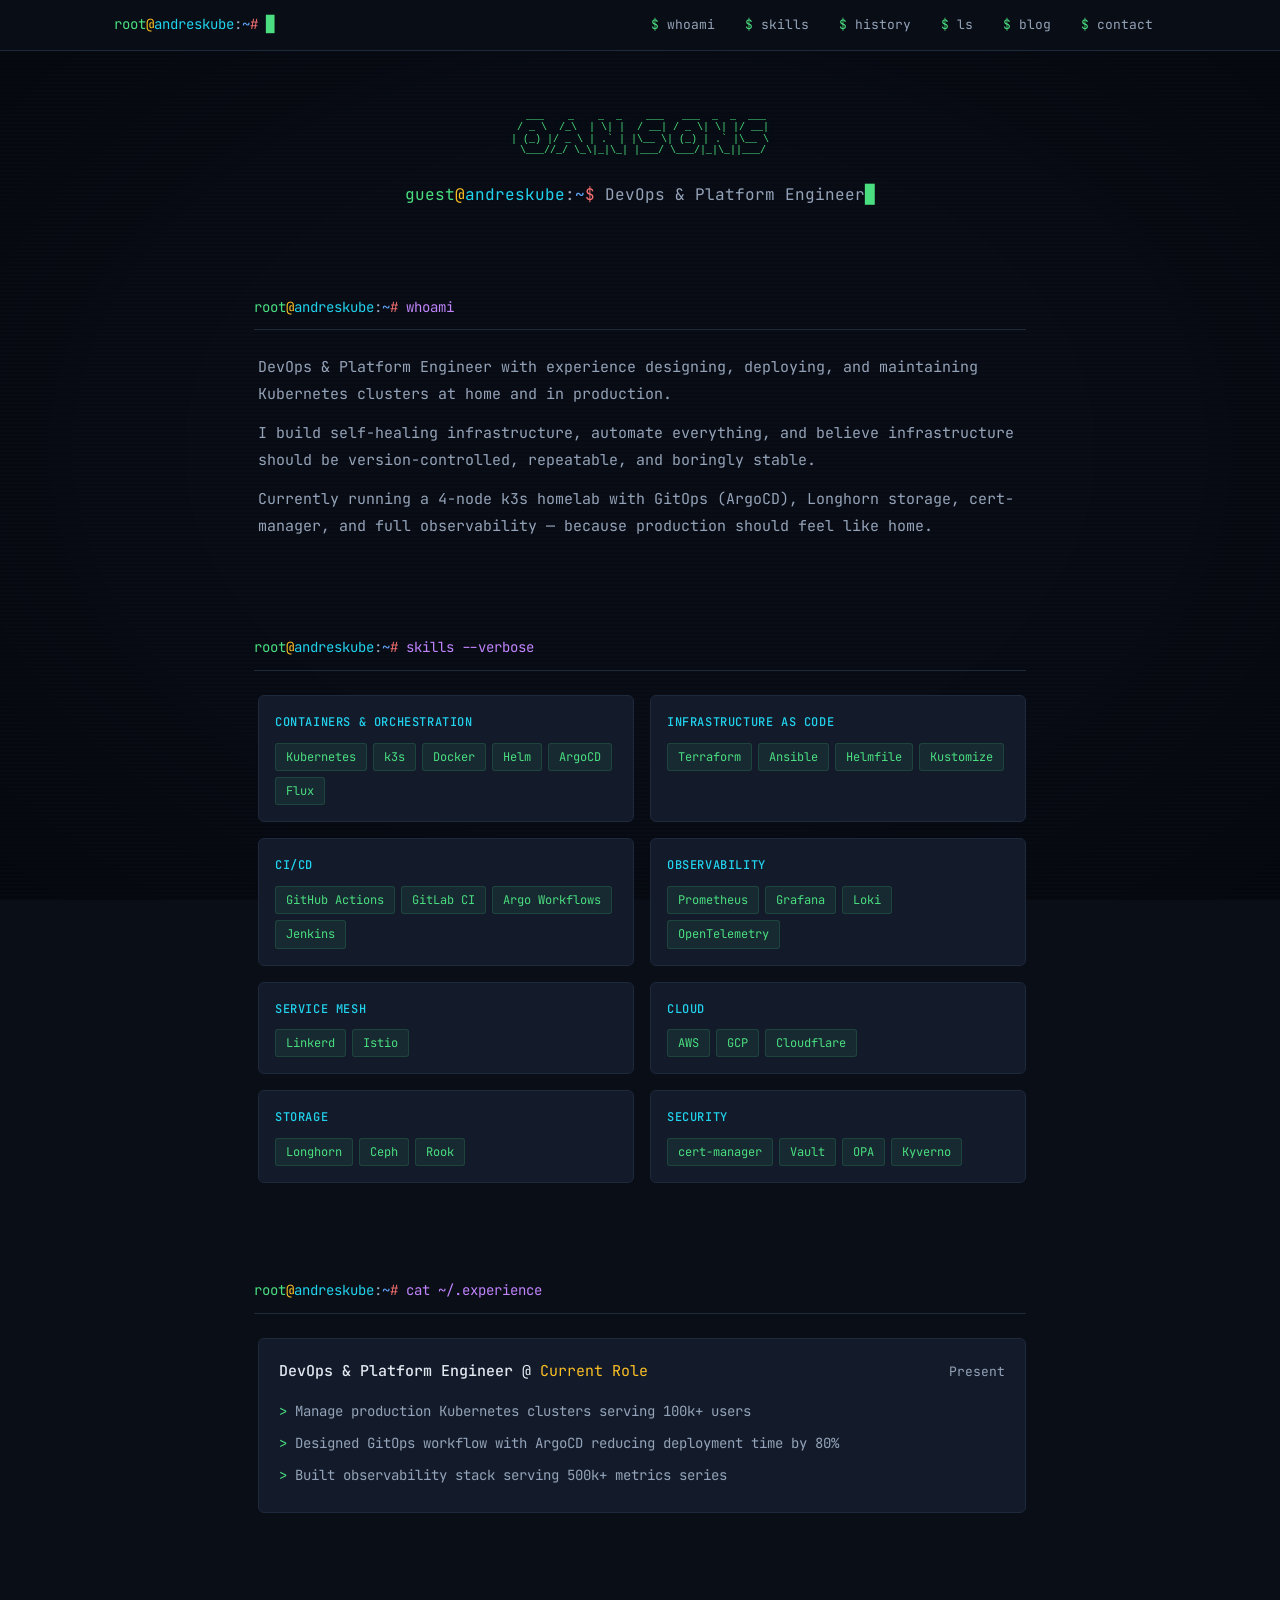
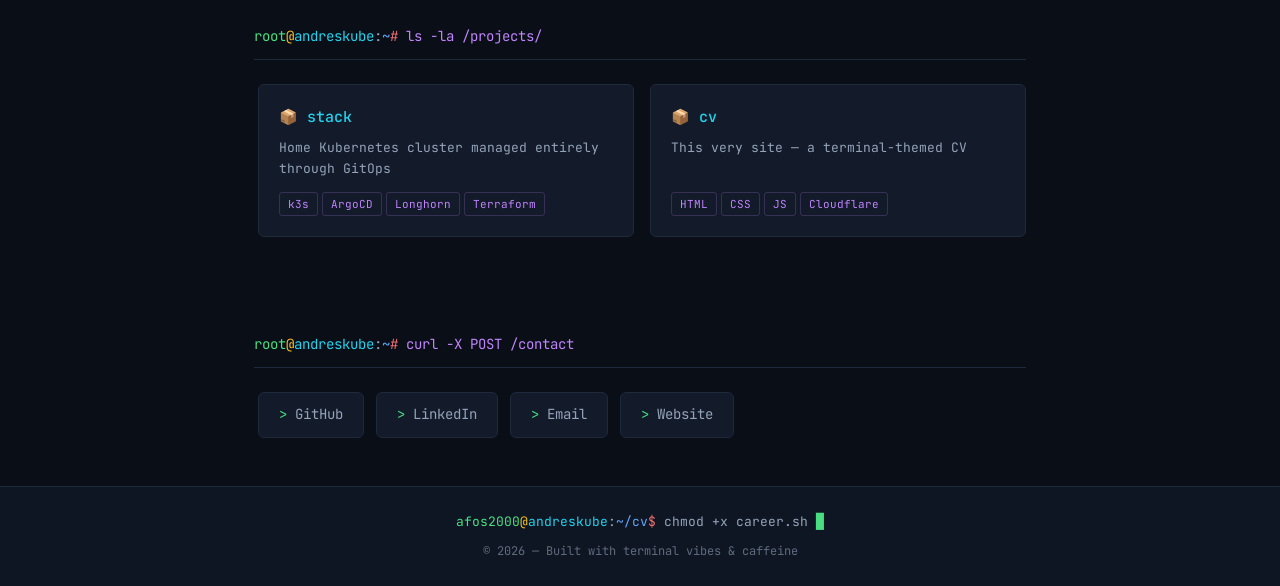
==== index.html @ b5d294b0 "feat: initial terminal-themed CV site" ====
<!DOCTYPE html>
<html lang="en">
<head>
  <meta charset="UTF-8">
  <meta name="viewport" content="width=device-width, initial-scale=1.0">
  <title>afos2000@andreskube:~#</title>
  <meta name="description" content="DevOps & Platform Engineer — Kubernetes, GitOps, Cloud Native">
  <meta property="og:title" content="Andres Fortega — DevOps & Platform Engineer">
  <meta property="og:description" content="Kubernetes, GitOps, and Cloud Native infrastructure.">
  <meta property="og:url" content="https://cv.andreskube.uk">
  <link rel="preconnect" href="https://fonts.googleapis.com">
  <link rel="preconnect" href="https://fonts.gstatic.com" crossorigin>
  <link href="https://fonts.googleapis.com/css2?family=JetBrains+Mono:wght@400;500;700&display=swap" rel="stylesheet">
  <link rel="stylesheet" href="assets/css/styles.css">
  <link rel="icon" type="image/svg+xml" href="data:image/svg+xml,<svg xmlns='http://www.w3.org/2000/svg' viewBox='0 0 16 16'><text y='14' font-size='14' font-family='monospace' fill='%234ade80'>&#36;</text></svg>">
</head>
<body>
  <canvas id="matrix-canvas" aria-hidden="true"></canvas>
  <div id="scanlines" aria-hidden="true"></div>

  <header role="banner">
    <nav role="navigation" aria-label="Terminal navigation">
      <div class="prompt" id="nav-prompt">
        <span class="user">root</span><span class="at">@</span><span class="host">andreskube</span><span class="colon">:</span><span class="path">~</span><span class="hash">#</span>
        <span class="cursor blink">█</span>
      </div>
      <ul class="nav-links" id="nav-links">
        <li><a href="#about" class="nav-item" data-cmd="whoami">whoami</a></li>
        <li><a href="#skills" class="nav-item" data-cmd="skills">skills</a></li>
        <li><a href="#experience" class="nav-item" data-cmd="history">history</a></li>
        <li><a href="#projects" class="nav-item" data-cmd="ls">ls</a></li>
        <li><a href="https://afos2000.github.io" class="nav-item" data-cmd="blog">blog</a></li>
        <li><a href="#contact" class="nav-item" data-cmd="contact">contact</a></li>
      </ul>
    </nav>
  </header>

  <main>
    <!-- Hero -->
    <section id="hero">
      <div class="hero-banner">
        <pre class="ascii-banner" role="img" aria-label="Andres Fortega ASCII art">  ___    _    _  _    ___   ___  _  _  ___
 / _ \  /_\  | \| |  / __| / _ \| \| |/ __|
| (_) |/ _ \ | .` | |\__ \| (_) | .` |\__ \
 \___//_/ \_\|_|\_| |___/ \___/|_|\_||___/</pre>
        <p class="tagline"><span class="prompt-inline"><span class="user">guest</span><span class="at">@</span><span class="host">andreskube</span><span class="colon">:</span><span class="path">~</span><span class="hash">$</span></span> <span id="typed-text"></span><span class="cursor blink">█</span></p>
      </div>
    </section>

    <!-- About -->
    <section id="about" class="section">
      <div class="section-header">
        <span class="prompt-inline"><span class="user">root</span><span class="at">@</span><span class="host">andreskube</span><span class="colon">:</span><span class="path">~</span><span class="hash">#</span></span>
        <span class="cmd">whoami</span>
      </div>
      <div class="section-body" id="about-body"></div>
    </section>

    <!-- Skills -->
    <section id="skills" class="section">
      <div class="section-header">
        <span class="prompt-inline"><span class="user">root</span><span class="at">@</span><span class="host">andreskube</span><span class="colon">:</span><span class="path">~</span><span class="hash">#</span></span>
        <span class="cmd">skills --verbose</span>
      </div>
      <div class="section-body" id="skills-body"></div>
    </section>

    <!-- Experience -->
    <section id="experience" class="section">
      <div class="section-header">
        <span class="prompt-inline"><span class="user">root</span><span class="at">@</span><span class="host">andreskube</span><span class="colon">:</span><span class="path">~</span><span class="hash">#</span></span>
        <span class="cmd">cat ~/.experience</span>
      </div>
      <div class="section-body" id="experience-body"></div>
    </section>

    <!-- Projects -->
    <section id="projects" class="section">
      <div class="section-header">
        <span class="prompt-inline"><span class="user">root</span><span class="at">@</span><span class="host">andreskube</span><span class="colon">:</span><span class="path">~</span><span class="hash">#</span></span>
        <span class="cmd">ls -la /projects/</span>
      </div>
      <div class="section-body" id="projects-body"></div>
    </section>

    <!-- Contact -->
    <section id="contact" class="section">
      <div class="section-header">
        <span class="prompt-inline"><span class="user">root</span><span class="at">@</span><span class="host">andreskube</span><span class="colon">:</span><span class="path">~</span><span class="hash">#</span></span>
        <span class="cmd">curl -X POST /contact</span>
      </div>
      <div class="section-body" id="contact-body"></div>
    </section>
  </main>

  <footer role="contentinfo">
    <div class="footer-prompt">
      <span class="user">afos2000</span><span class="at">@</span><span class="host">andreskube</span><span class="colon">:</span><span class="path">~/cv</span><span class="hash">$</span>
      <span id="footer-command">chmod +x career.sh &amp;&amp; ./career.sh</span>
      <span class="cursor blink">█</span>
    </div>
    <p class="footer-meta">&copy; 2026 — Built with terminal vibes &amp; caffeine</p>
  </footer>

  <script src="assets/js/main.js"></script>
</body>
</html>
---- assets/css/styles.css ----
*, *::before, *::after {
  margin: 0;
  padding: 0;
  box-sizing: border-box;
}

:root {
  --green: #4ade80;
  --green-bright: #86efac;
  --amber: #fbbf24;
  --cyan: #22d3ee;
  --red: #f87171;
  --purple: #c084fc;
  --blue: #60a5fa;
  --bg-primary: #0a0e17;
  --bg-secondary: #0f1623;
  --bg-card: #131b2b;
  --text-primary: #e2e8f0;
  --text-secondary: #94a3b8;
  --border: #1e293b;
  --font-mono: 'JetBrains Mono', monospace;
  --font-size: 15px;
  --line-height: 1.7;
}

html {
  scroll-behavior: smooth;
}

body {
  font-family: var(--font-mono);
  font-size: var(--font-size);
  line-height: var(--line-height);
  background-color: var(--bg-primary);
  color: var(--text-primary);
  min-height: 100vh;
  position: relative;
  overflow-x: hidden;
}

/* Matrix Rain Canvas */
#matrix-canvas {
  position: fixed;
  top: 0;
  left: 0;
  width: 100%;
  height: 100%;
  z-index: 0;
  opacity: 0.08;
  pointer-events: none;
}

/* CRT Scanlines */
#scanlines {
  position: fixed;
  top: 0;
  left: 0;
  width: 100%;
  height: 100%;
  z-index: 1;
  pointer-events: none;
  background: repeating-linear-gradient(
    0deg,
    transparent,
    transparent 2px,
    rgba(0, 0, 0, 0.08) 2px,
    rgba(0, 0, 0, 0.08) 4px
  );
}

#scanlines::after {
  content: '';
  position: fixed;
  top: 0;
  left: 0;
  width: 100%;
  height: 100%;
  background: radial-gradient(ellipse at center, transparent 50%, rgba(0, 0, 0, 0.3) 100%);
  pointer-events: none;
}

/* Respect reduced motion */
@media (prefers-reduced-motion: reduce) {
  #matrix-canvas { display: none; }
  .cursor { animation: none; }
  .blink { animation: none; }
  #scanlines { display: none; }
  .ascii-banner { display: none; }
}

/* Layout */
header, main, footer {
  position: relative;
  z-index: 2;
}

/* Typing animation */
@keyframes blink {
  0%, 100% { opacity: 1; }
  50% { opacity: 0; }
}

.blink {
  animation: blink 1s step-end infinite;
}

/* Navigation */
header {
  border-bottom: 1px solid var(--border);
  background: rgba(10, 14, 23, 0.95);
  backdrop-filter: blur(8px);
  position: sticky;
  top: 0;
  z-index: 10;
}

nav {
  max-width: 1100px;
  margin: 0 auto;
  padding: 12px 24px;
  display: flex;
  align-items: center;
  justify-content: space-between;
  gap: 16px;
  flex-wrap: wrap;
}

.prompt {
  font-size: 14px;
  white-space: nowrap;
}

.nav-links {
  list-style: none;
  display: flex;
  gap: 4px;
  flex-wrap: wrap;
}

.nav-item {
  color: var(--text-secondary);
  text-decoration: none;
  padding: 4px 12px;
  border: 1px solid transparent;
  border-radius: 4px;
  font-size: 13px;
  transition: all 0.2s;
}

.nav-item::before {
  content: '$ ';
  color: var(--green);
}

.nav-item:hover, .nav-item:focus {
  color: var(--green);
  border-color: var(--border);
  background: rgba(74, 222, 128, 0.05);
  outline: none;
}

.nav-item:focus {
  border-color: var(--green);
}

/* Terminal colors */
.user { color: var(--green); }
.at { color: var(--amber); }
.host { color: var(--cyan); }
.colon { color: var(--text-secondary); }
.path { color: var(--blue); }
.hash { color: var(--red); }
.cursor { color: var(--green); }

/* Hero */
#hero {
  max-width: 900px;
  margin: 0 auto;
  padding: 60px 24px 40px;
  text-align: center;
}

.ascii-banner {
  color: var(--green);
  font-size: 10px;
  line-height: 1.15;
  text-align: center;
  margin-bottom: 24px;
  text-shadow: 0 0 8px rgba(74, 222, 128, 0.3);
}

.tagline {
  color: var(--text-secondary);
  font-size: 16px;
  min-height: 1.6em;
}

.prompt-inline {
  font-size: inherit;
}

/* Sections */
.section {
  max-width: 820px;
  margin: 0 auto;
  padding: 48px 24px;
}

.section-header {
  display: flex;
  align-items: center;
  gap: 8px;
  margin-bottom: 24px;
  font-size: 14px;
  color: var(--text-secondary);
  border-bottom: 1px solid var(--border);
  padding-bottom: 10px;
}

.cmd {
  color: var(--purple);
}

.section-body {
  padding-left: 4px;
}

/* About */
.about-text {
  color: var(--text-secondary);
  margin-bottom: 12px;
  line-height: 1.8;
}

.about-text:last-child {
  margin-bottom: 0;
}

/* Skills */
.skills-grid {
  display: grid;
  grid-template-columns: repeat(auto-fill, minmax(260px, 1fr));
  gap: 16px;
}

.skill-card {
  background: var(--bg-card);
  border: 1px solid var(--border);
  border-radius: 6px;
  padding: 16px;
  transition: border-color 0.2s;
}

.skill-card:hover {
  border-color: rgba(74, 222, 128, 0.3);
}

.skill-category {
  color: var(--cyan);
  font-size: 12px;
  font-weight: 500;
  text-transform: uppercase;
  letter-spacing: 0.05em;
  margin-bottom: 10px;
}

.skill-items {
  display: flex;
  flex-wrap: wrap;
  gap: 6px;
}

.skill-tag {
  background: rgba(74, 222, 128, 0.08);
  color: var(--green);
  padding: 3px 10px;
  border-radius: 3px;
  font-size: 12px;
  border: 1px solid rgba(74, 222, 128, 0.15);
}

/* Experience */
.exp-card {
  background: var(--bg-card);
  border: 1px solid var(--border);
  border-radius: 6px;
  padding: 20px;
  margin-bottom: 16px;
}

.exp-header {
  display: flex;
  justify-content: space-between;
  align-items: baseline;
  flex-wrap: wrap;
  gap: 8px;
  margin-bottom: 12px;
}

.exp-role {
  color: var(--text-primary);
  font-weight: 500;
}

.exp-company {
  color: var(--amber);
}

.exp-period {
  color: var(--text-secondary);
  font-size: 13px;
}

.exp-highlights {
  list-style: none;
  padding: 0;
}

.exp-highlights li {
  color: var(--text-secondary);
  padding: 4px 0;
  padding-left: 16px;
  position: relative;
  font-size: 14px;
}

.exp-highlights li::before {
  content: '>';
  position: absolute;
  left: 0;
  color: var(--green);
}

/* Projects */
.projects-grid {
  display: grid;
  grid-template-columns: repeat(auto-fill, minmax(300px, 1fr));
  gap: 16px;
}

.project-card {
  background: var(--bg-card);
  border: 1px solid var(--border);
  border-radius: 6px;
  padding: 20px;
  text-decoration: none;
  color: inherit;
  transition: all 0.2s;
  display: flex;
  flex-direction: column;
}

.project-card:hover, .project-card:focus {
  border-color: var(--cyan);
  transform: translateY(-1px);
  outline: none;
}

.project-name {
  color: var(--cyan);
  font-weight: 500;
  margin-bottom: 8px;
}

.project-name::before {
  content: '📦 ';
}

.project-desc {
  color: var(--text-secondary);
  font-size: 13px;
  line-height: 1.6;
  margin-bottom: 12px;
  flex: 1;
}

.project-tech {
  display: flex;
  flex-wrap: wrap;
  gap: 4px;
}

.project-tech-tag {
  color: var(--purple);
  font-size: 11px;
  border: 1px solid rgba(192, 132, 252, 0.2);
  padding: 2px 8px;
  border-radius: 3px;
}

/* Contact */
.contact-links {
  display: flex;
  gap: 12px;
  flex-wrap: wrap;
}

.contact-link {
  display: inline-flex;
  align-items: center;
  gap: 8px;
  color: var(--text-secondary);
  text-decoration: none;
  padding: 10px 20px;
  border: 1px solid var(--border);
  border-radius: 6px;
  background: var(--bg-card);
  transition: all 0.2s;
  font-size: 14px;
}

.contact-link:hover, .contact-link:focus {
  color: var(--green);
  border-color: var(--green);
  outline: none;
}

.contact-link .arrow {
  color: var(--green);
}

/* Footer */
footer {
  border-top: 1px solid var(--border);
  padding: 24px;
  text-align: center;
  background: var(--bg-secondary);
}

.footer-prompt {
  font-size: 13px;
  color: var(--text-secondary);
  margin-bottom: 8px;
}

.footer-meta {
  color: var(--text-secondary);
  font-size: 12px;
  opacity: 0.6;
}

/* Responsive */
@media (max-width: 640px) {
  nav {
    flex-direction: column;
    align-items: flex-start;
    gap: 8px;
    padding: 10px 16px;
  }

  .nav-links {
    gap: 2px;
  }

  .nav-item {
    font-size: 12px;
    padding: 3px 8px;
  }

  .ascii-banner {
    font-size: 6px;
  }

  #hero {
    padding: 32px 16px 24px;
  }

  .section {
    padding: 32px 16px;
  }

  .skills-grid {
    grid-template-columns: 1fr;
  }

  .projects-grid {
    grid-template-columns: 1fr;
  }

  .exp-header {
    flex-direction: column;
  }
}
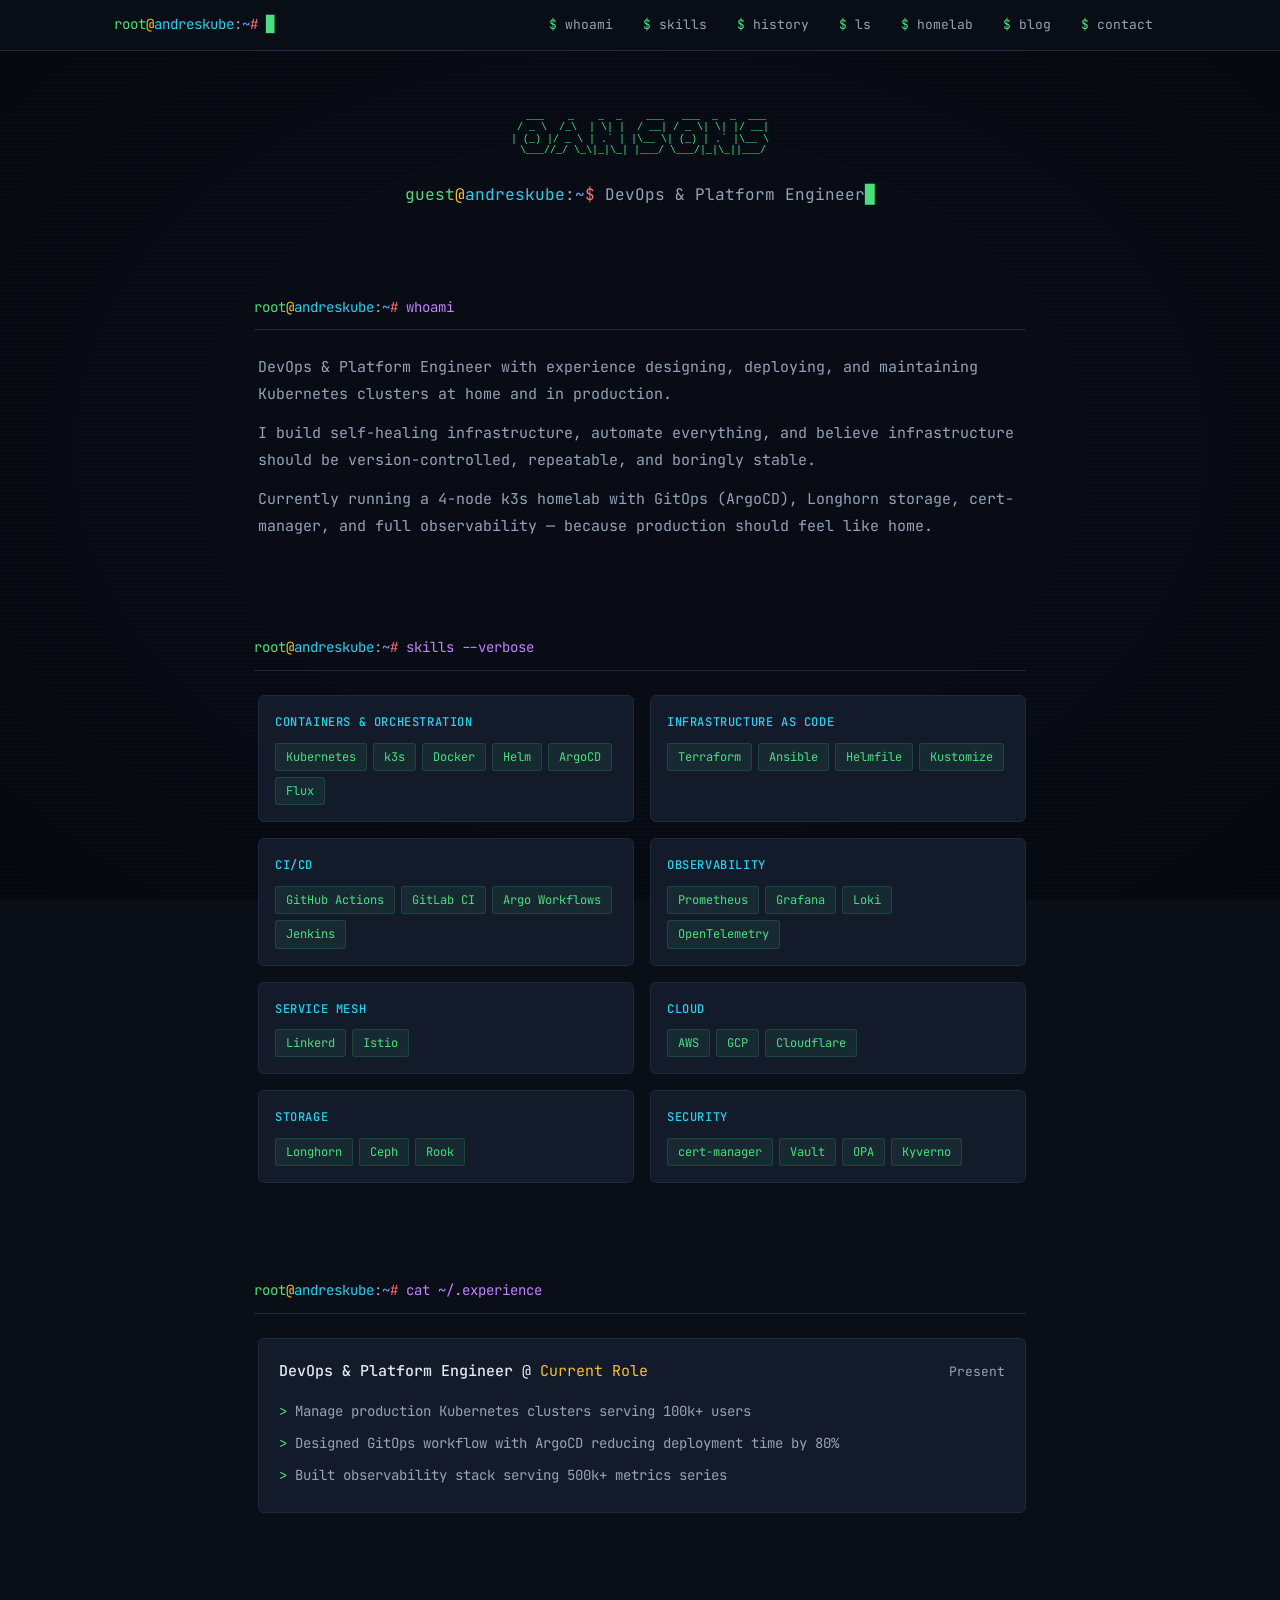
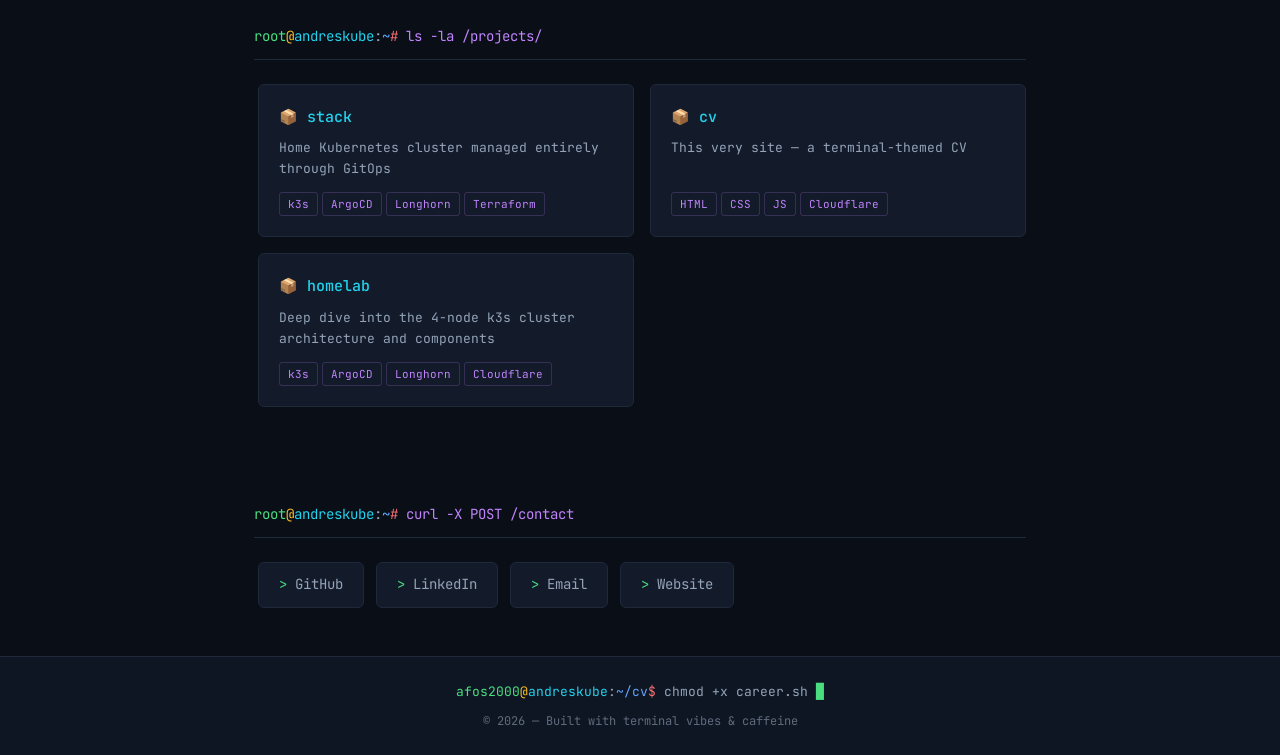
==== commit 3d3e08c9: "feat: add homelab subpage with architecture, nodes, components, network, and GitOps sections" ====
--- a/index.html
+++ b/index.html
@@ -29,6 +29,7 @@
         <li><a href="#skills" class="nav-item" data-cmd="skills">skills</a></li>
         <li><a href="#experience" class="nav-item" data-cmd="history">history</a></li>
         <li><a href="#projects" class="nav-item" data-cmd="ls">ls</a></li>
+        <li><a href="homelab.html" class="nav-item" data-cmd="homelab">homelab</a></li>
         <li><a href="https://afos2000.github.io" class="nav-item" data-cmd="blog">blog</a></li>
         <li><a href="#contact" class="nav-item" data-cmd="contact">contact</a></li>
       </ul>
--- a/assets/css/styles.css
+++ b/assets/css/styles.css
@@ -419,6 +419,157 @@
   color: var(--green);
 }
 
+/* Homelab page */
+.diagram {
+  color: var(--text-secondary);
+  font-size: 11px;
+  line-height: 1.2;
+  margin-bottom: 20px;
+  text-align: center;
+  overflow-x: auto;
+  white-space: pre;
+  padding: 8px 0;
+}
+
+.nodes-table-wrapper {
+  overflow-x: auto;
+}
+
+.nodes-table {
+  width: 100%;
+  border-collapse: collapse;
+  font-size: 13px;
+}
+
+.nodes-table th {
+  color: var(--cyan);
+  font-weight: 500;
+  text-align: left;
+  padding: 8px 12px;
+  border-bottom: 1px solid var(--border);
+  font-size: 12px;
+  text-transform: uppercase;
+  letter-spacing: 0.05em;
+}
+
+.nodes-table td {
+  color: var(--text-secondary);
+  padding: 10px 12px;
+  border-bottom: 1px solid rgba(30, 41, 59, 0.5);
+  font-size: 13px;
+}
+
+.nodes-table tr:hover td {
+  background: rgba(74, 222, 128, 0.02);
+}
+
+.hl-cyan { color: var(--cyan); }
+.hl-amber { color: var(--amber); }
+.hl-green { color: var(--green); }
+.hl-purple { color: var(--purple); }
+
+.components-list {
+  display: flex;
+  flex-direction: column;
+  gap: 8px;
+}
+
+.comp-item {
+  display: flex;
+  align-items: flex-start;
+  gap: 10px;
+  padding: 10px 14px;
+  background: var(--bg-card);
+  border: 1px solid var(--border);
+  border-radius: 6px;
+  font-size: 13px;
+  color: var(--text-secondary);
+}
+
+.comp-icon {
+  flex-shrink: 0;
+  width: 20px;
+  height: 20px;
+  display: flex;
+  align-items: center;
+  justify-content: center;
+  border-radius: 3px;
+  font-size: 12px;
+  font-weight: 700;
+}
+
+.comp-ok {
+  background: rgba(74, 222, 128, 0.1);
+  color: var(--green);
+  border: 1px solid rgba(74, 222, 128, 0.2);
+}
+
+.comp-wip {
+  background: rgba(251, 191, 36, 0.1);
+  color: var(--amber);
+  border: 1px solid rgba(251, 191, 36, 0.2);
+}
+
+.comp-name {
+  color: var(--text-primary);
+  font-weight: 500;
+}
+
+.comp-item a {
+  color: var(--cyan);
+  text-decoration: none;
+}
+
+.comp-item a:hover {
+  text-decoration: underline;
+}
+
+.network-summary {
+  display: flex;
+  flex-direction: column;
+  gap: 20px;
+}
+
+.net-section {
+  padding: 16px;
+  background: var(--bg-card);
+  border: 1px solid var(--border);
+  border-radius: 6px;
+}
+
+.net-title {
+  font-size: 13px;
+  font-weight: 500;
+  margin-bottom: 8px;
+}
+
+.workflow-steps {
+  display: flex;
+  flex-direction: column;
+  gap: 16px;
+}
+
+.step {
+  display: flex;
+  align-items: flex-start;
+  gap: 14px;
+  padding: 14px;
+  background: var(--bg-card);
+  border: 1px solid var(--border);
+  border-radius: 6px;
+  font-size: 13px;
+  color: var(--text-secondary);
+}
+
+.step-num {
+  flex-shrink: 0;
+  font-size: 20px;
+  font-weight: 700;
+  font-family: var(--font-mono);
+  width: 32px;
+  text-align: center;
+}
+
 /* Footer */
 footer {
   border-top: 1px solid var(--border);
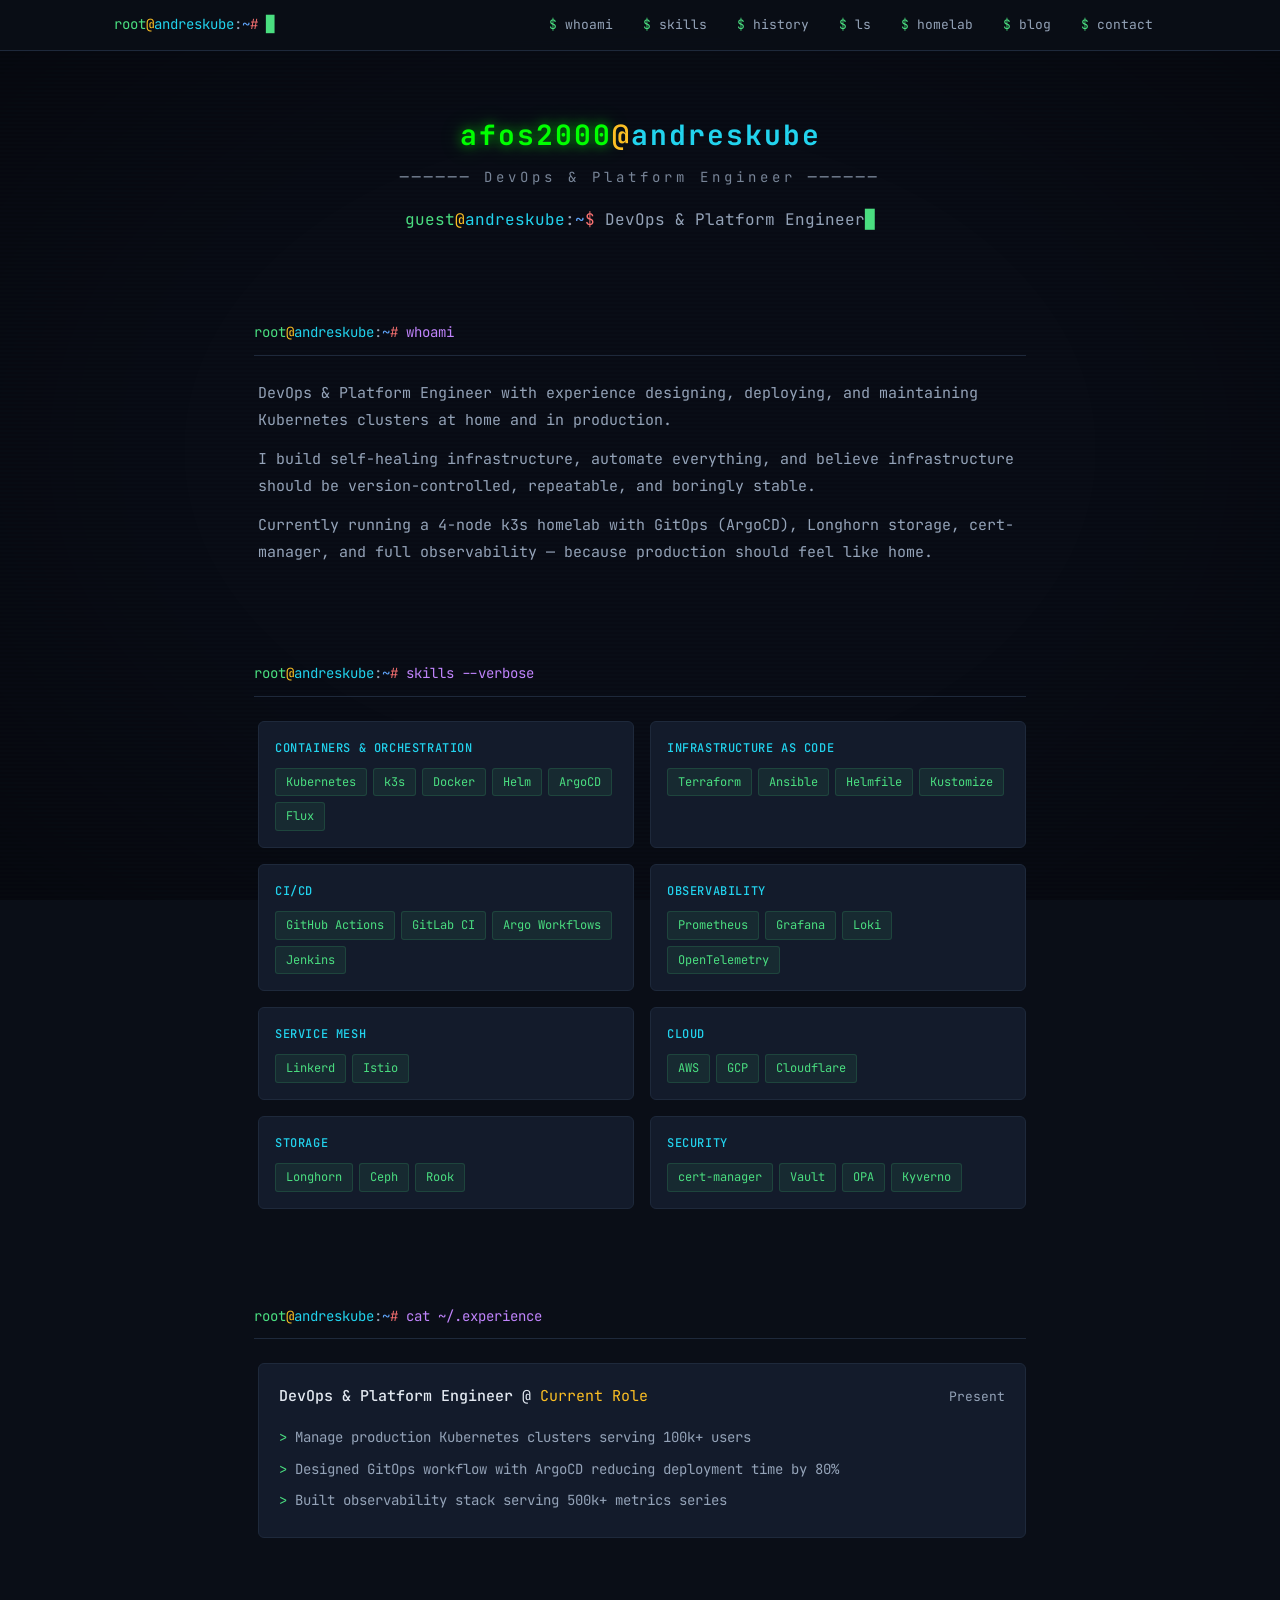
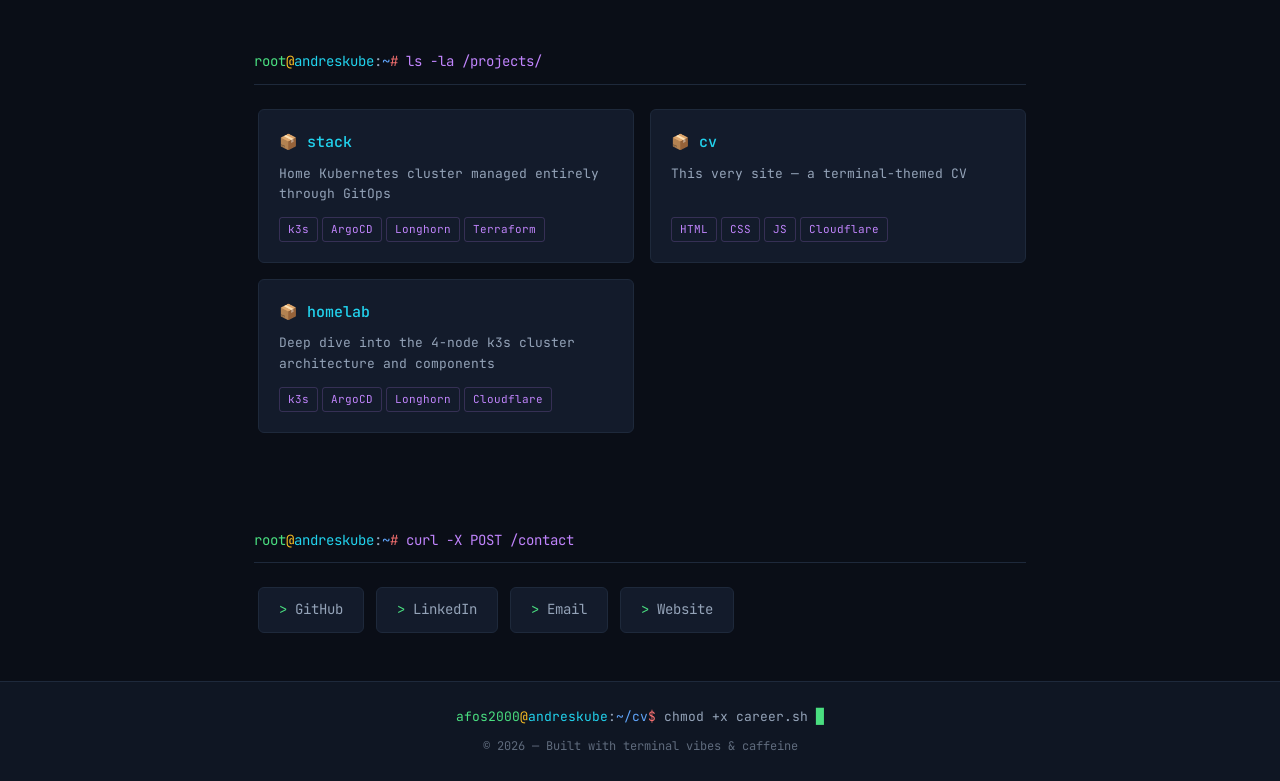
==== commit 3ecd8f9b: "feat: replace ASCII banners with clean styled hero titles" ====
--- a/index.html
+++ b/index.html
@@ -40,10 +40,10 @@
     <!-- Hero -->
     <section id="hero">
       <div class="hero-banner">
-        <pre class="ascii-banner" role="img" aria-label="Andres Fortega ASCII art">  ___    _    _  _    ___   ___  _  _  ___
- / _ \  /_\  | \| |  / __| / _ \| \| |/ __|
-| (_) |/ _ \ | .` | |\__ \| (_) | .` |\__ \
- \___//_/ \_\|_|\_| |___/ \___/|_|\_||___/</pre>
+        <div class="hero-title">
+          <span class="hero-user">afos2000</span><span class="hero-at">@</span><span class="hero-host">andreskube</span>
+        </div>
+        <div class="hero-subtitle">────── DevOps &amp; Platform Engineer ──────</div>
         <p class="tagline"><span class="prompt-inline"><span class="user">guest</span><span class="at">@</span><span class="host">andreskube</span><span class="colon">:</span><span class="path">~</span><span class="hash">$</span></span> <span id="typed-text"></span><span class="cursor blink">█</span></p>
       </div>
     </section>
--- a/assets/css/styles.css
+++ b/assets/css/styles.css
@@ -46,7 +46,7 @@
   width: 100%;
   height: 100%;
   z-index: 0;
-  opacity: 0.08;
+  opacity: 0.15;
   pointer-events: none;
 }
 
@@ -180,13 +180,41 @@
   text-align: center;
 }
 
+.hero-title {
+  font-size: 28px;
+  font-weight: 700;
+  margin-bottom: 8px;
+  letter-spacing: 2px;
+}
+
+.hero-user {
+  color: #00ff00;
+  text-shadow: 0 0 12px rgba(0, 255, 0, 0.6), 0 0 24px rgba(0, 255, 0, 0.3);
+}
+
+.hero-at {
+  color: var(--amber);
+}
+
+.hero-host {
+  color: var(--cyan);
+}
+
+.hero-subtitle {
+  color: var(--text-secondary);
+  font-size: 14px;
+  letter-spacing: 4px;
+  margin-bottom: 16px;
+  opacity: 0.8;
+}
+
 .ascii-banner {
-  color: var(--green);
-  font-size: 10px;
+  color: #00ff00;
+  font-size: 12px;
   line-height: 1.15;
   text-align: center;
   margin-bottom: 24px;
-  text-shadow: 0 0 8px rgba(74, 222, 128, 0.3);
+  text-shadow: 0 0 12px rgba(0, 255, 0, 0.6), 0 0 24px rgba(0, 255, 0, 0.3);
 }
 
 .tagline {
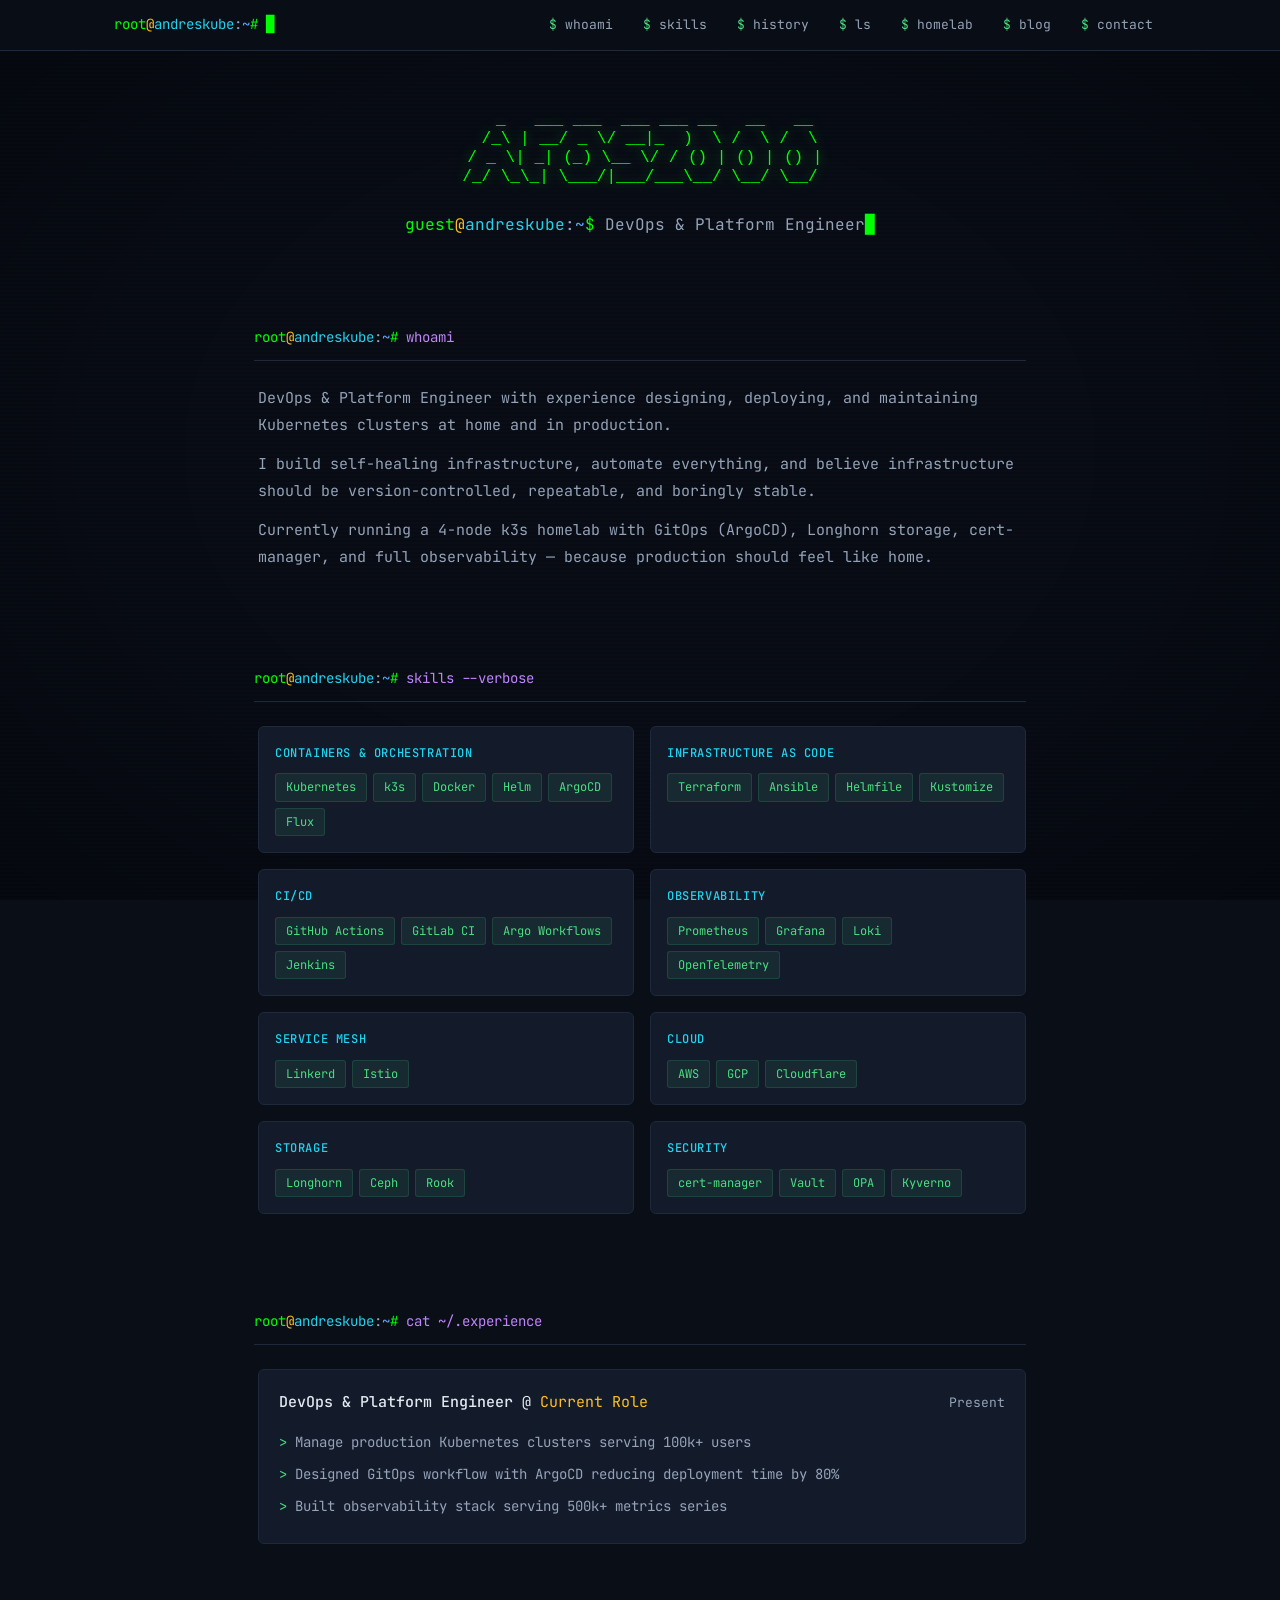
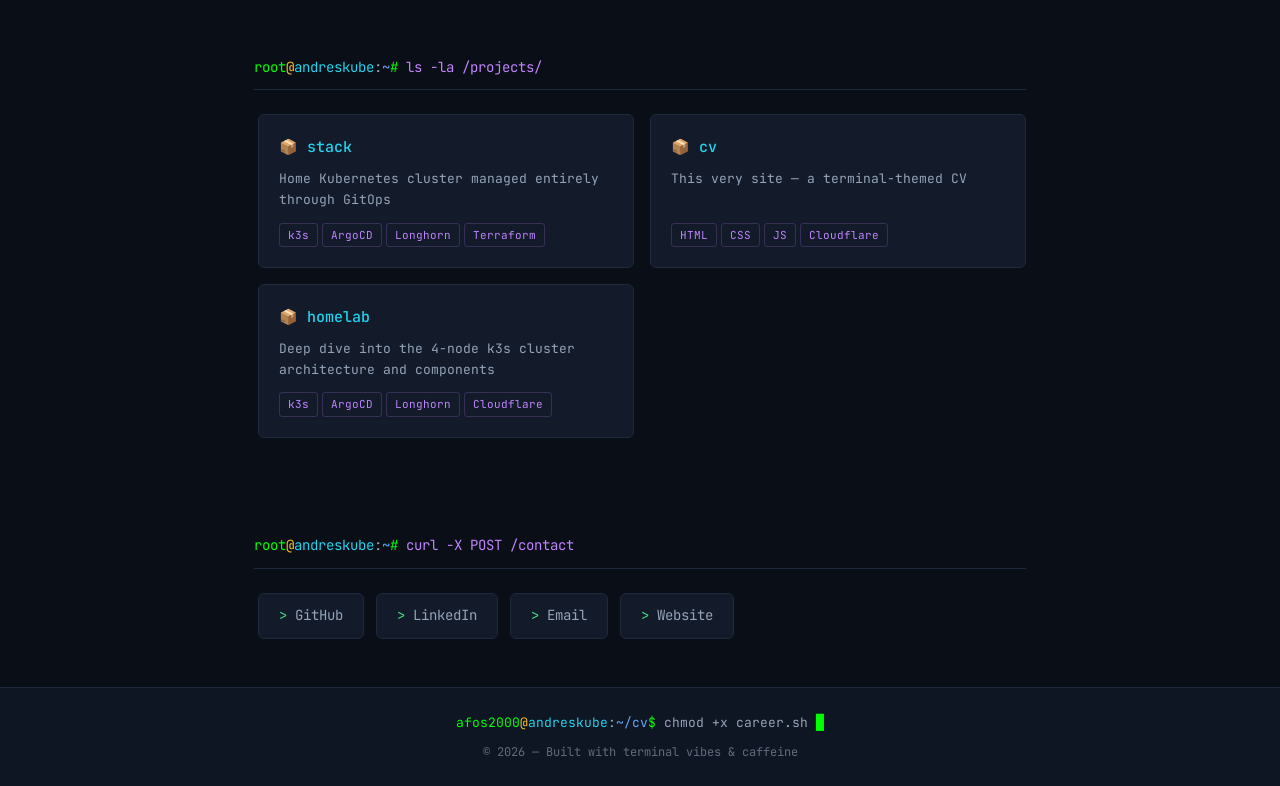
==== commit bf757980: "fix: replace banners with proper figlet art using small font" ====
--- a/index.html
+++ b/index.html
@@ -40,10 +40,10 @@
     <!-- Hero -->
     <section id="hero">
       <div class="hero-banner">
-        <div class="hero-title">
-          <span class="hero-user">afos2000</span><span class="hero-at">@</span><span class="hero-host">andreskube</span>
-        </div>
-        <div class="hero-subtitle">────── DevOps &amp; Platform Engineer ──────</div>
+        <pre class="ascii-banner" role="img" aria-label="AFOS2000 ASCII art">   _   ___ ___  ___ ___ __   __   __
+  /_\ | __/ _ \/ __|_  )  \ /  \ /  \
+ / _ \| _| (_) \__ \/ / () | () | () |
+/_/ \_\_| \___/|___/___\__/ \__/ \__/</pre>
         <p class="tagline"><span class="prompt-inline"><span class="user">guest</span><span class="at">@</span><span class="host">andreskube</span><span class="colon">:</span><span class="path">~</span><span class="hash">$</span></span> <span id="typed-text"></span><span class="cursor blink">█</span></p>
       </div>
     </section>
--- a/assets/css/styles.css
+++ b/assets/css/styles.css
@@ -164,13 +164,13 @@
 }
 
 /* Terminal colors */
-.user { color: var(--green); }
+.user { color: #00ff00; }
 .at { color: var(--amber); }
 .host { color: var(--cyan); }
 .colon { color: var(--text-secondary); }
 .path { color: var(--blue); }
-.hash { color: var(--red); }
-.cursor { color: var(--green); }
+.hash { color: #00ff00; }
+.cursor { color: #00ff00; }
 
 /* Hero */
 #hero {
@@ -210,8 +210,8 @@
 
 .ascii-banner {
   color: #00ff00;
-  font-size: 12px;
-  line-height: 1.15;
+  font-size: 16px;
+  line-height: 1.2;
   text-align: center;
   margin-bottom: 24px;
   text-shadow: 0 0 12px rgba(0, 255, 0, 0.6), 0 0 24px rgba(0, 255, 0, 0.3);
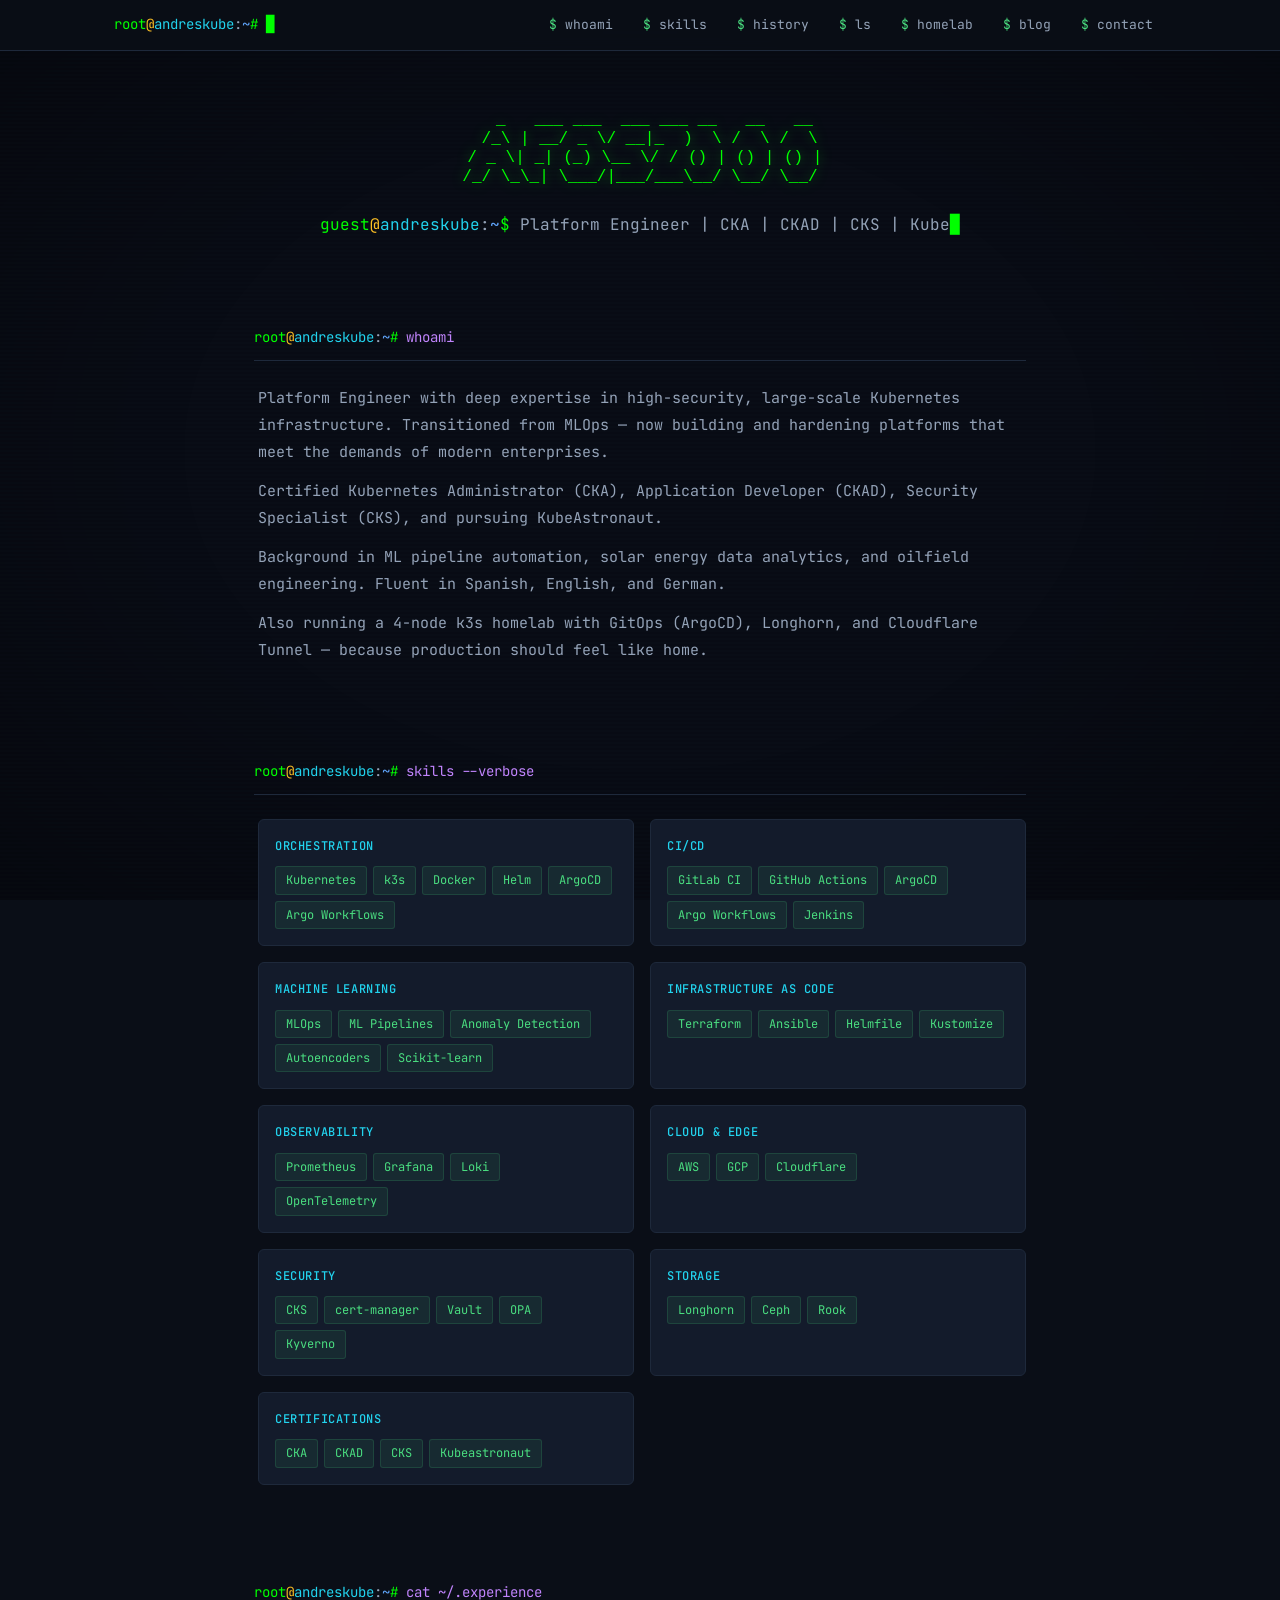
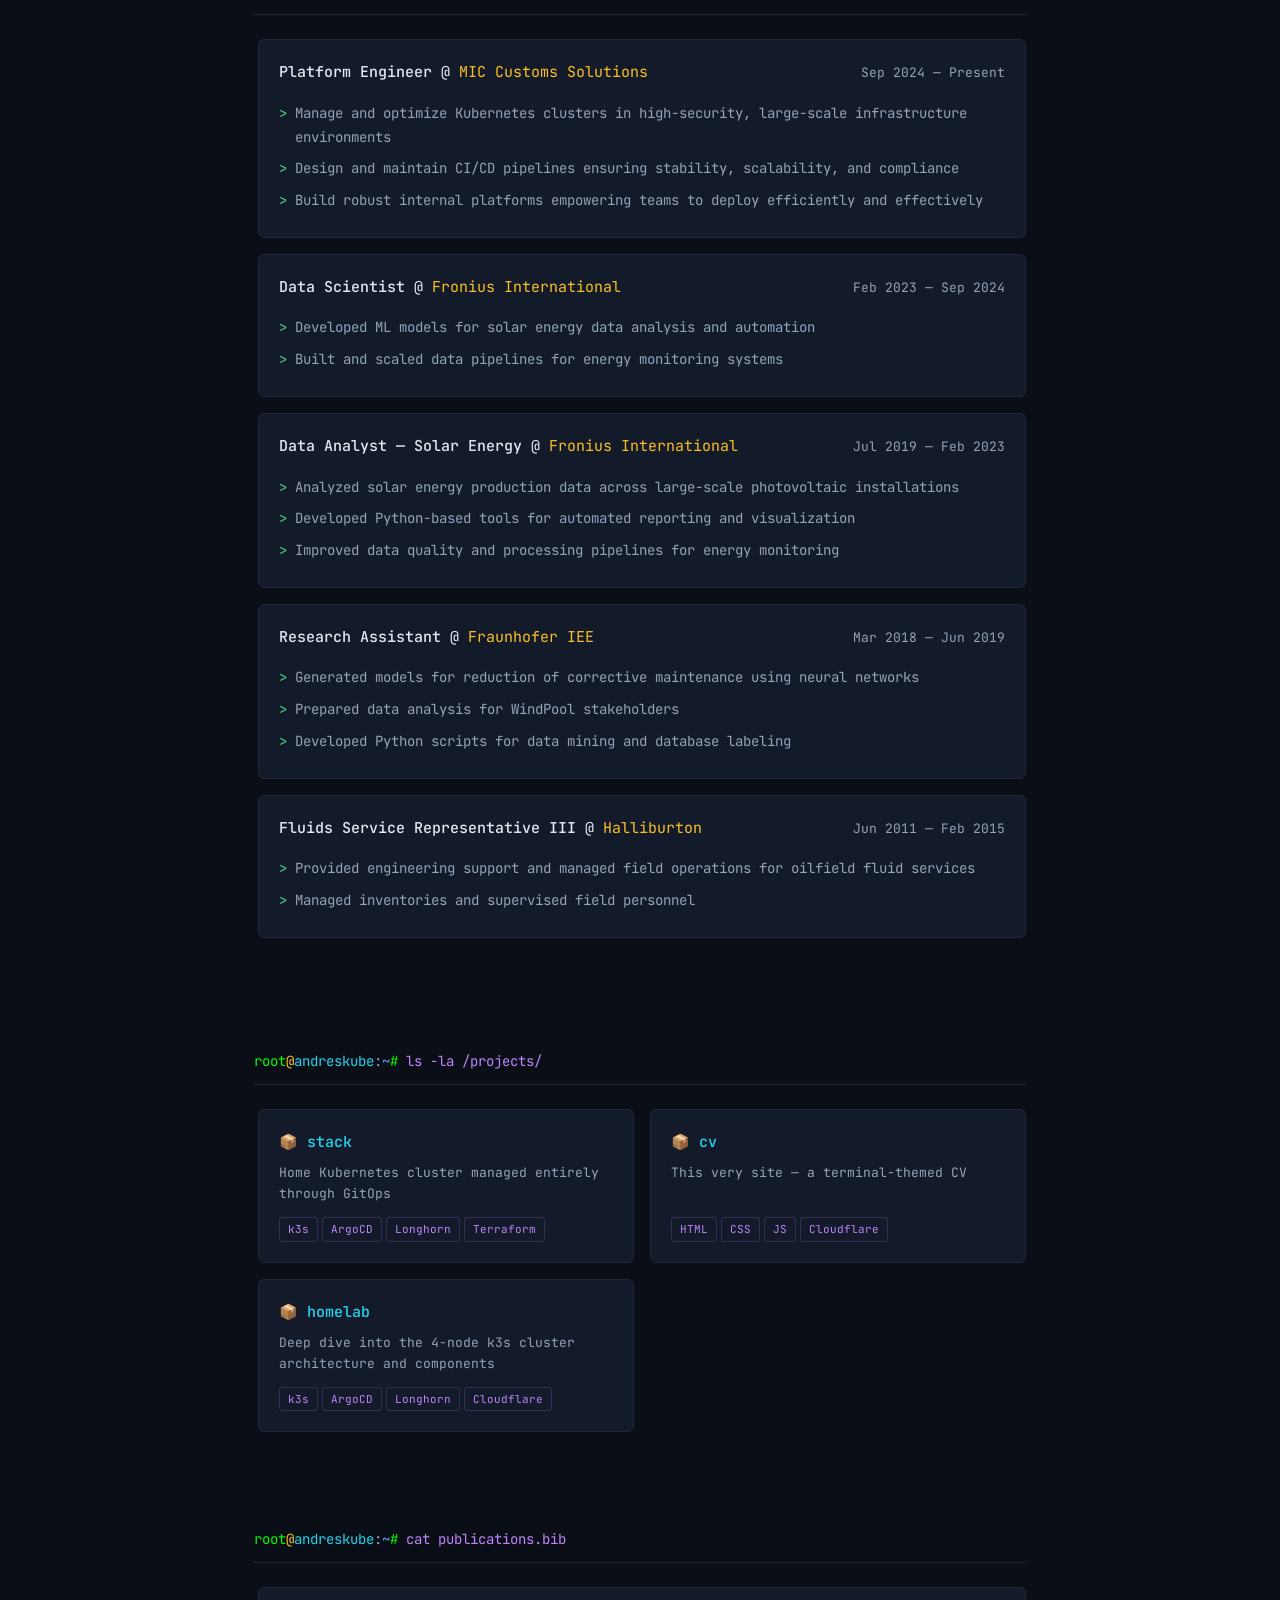
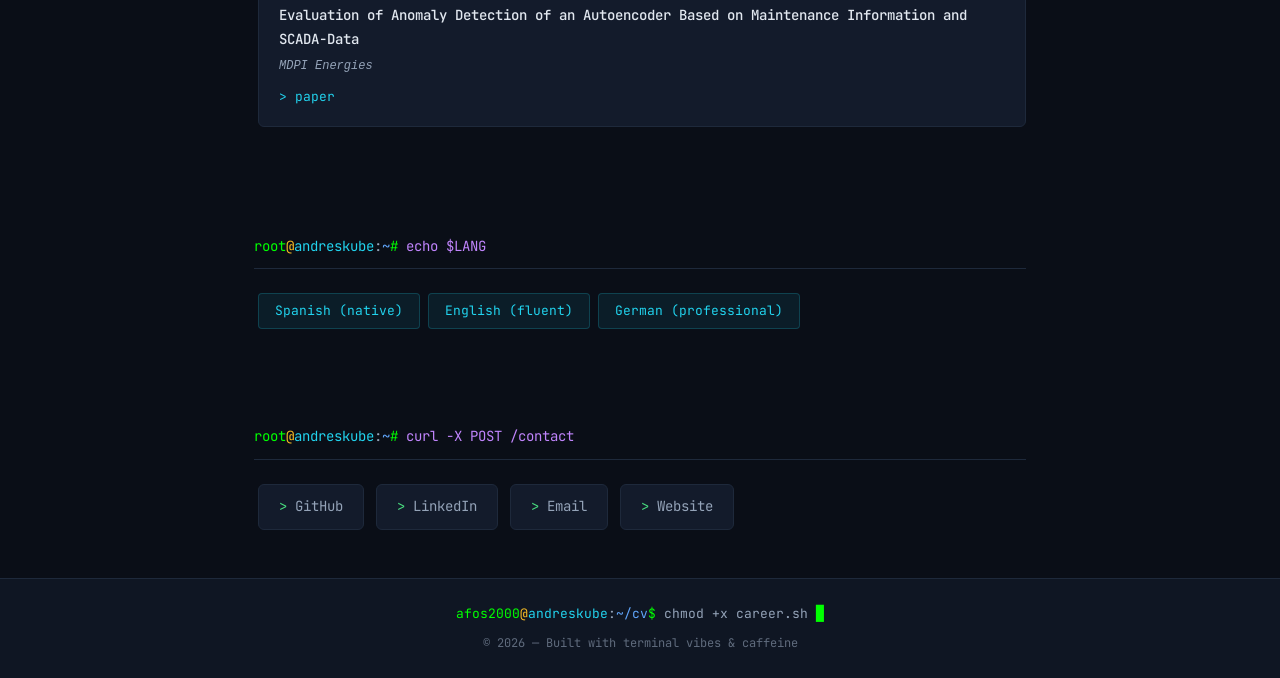
==== commit 193bc061: "feat: add real experience, publications, and languages sections" ====
--- a/index.html
+++ b/index.html
@@ -84,6 +84,24 @@
       <div class="section-body" id="projects-body"></div>
     </section>
 
+    <!-- Publications -->
+    <section id="publications" class="section">
+      <div class="section-header">
+        <span class="prompt-inline"><span class="user">root</span><span class="at">@</span><span class="host">andreskube</span><span class="colon">:</span><span class="path">~</span><span class="hash">#</span></span>
+        <span class="cmd">cat publications.bib</span>
+      </div>
+      <div class="section-body" id="publications-body"></div>
+    </section>
+
+    <!-- Languages -->
+    <section id="languages" class="section">
+      <div class="section-header">
+        <span class="prompt-inline"><span class="user">root</span><span class="at">@</span><span class="host">andreskube</span><span class="colon">:</span><span class="path">~</span><span class="hash">#</span></span>
+        <span class="cmd">echo $LANG</span>
+      </div>
+      <div class="section-body" id="languages-body"></div>
+    </section>
+
     <!-- Contact -->
     <section id="contact" class="section">
       <div class="section-header">
--- a/assets/css/styles.css
+++ b/assets/css/styles.css
@@ -416,6 +416,55 @@
   border-radius: 3px;
 }
 
+/* Publications */
+.pub-item {
+  background: var(--bg-card);
+  border: 1px solid var(--border);
+  border-radius: 6px;
+  padding: 16px 20px;
+  margin-bottom: 12px;
+}
+
+.pub-title {
+  color: var(--text-primary);
+  font-size: 14px;
+  font-weight: 500;
+  margin-bottom: 4px;
+}
+
+.pub-journal {
+  color: var(--text-secondary);
+  font-size: 12px;
+  margin-bottom: 8px;
+  font-style: italic;
+}
+
+.pub-link {
+  color: var(--cyan);
+  text-decoration: none;
+  font-size: 13px;
+}
+
+.pub-link:hover {
+  text-decoration: underline;
+}
+
+/* Languages */
+.lang-list {
+  display: flex;
+  flex-wrap: wrap;
+  gap: 8px;
+}
+
+.lang-tag {
+  background: rgba(34, 211, 238, 0.08);
+  color: var(--cyan);
+  padding: 6px 16px;
+  border-radius: 4px;
+  font-size: 13px;
+  border: 1px solid rgba(34, 211, 238, 0.2);
+}
+
 /* Contact */
 .contact-links {
   display: flex;
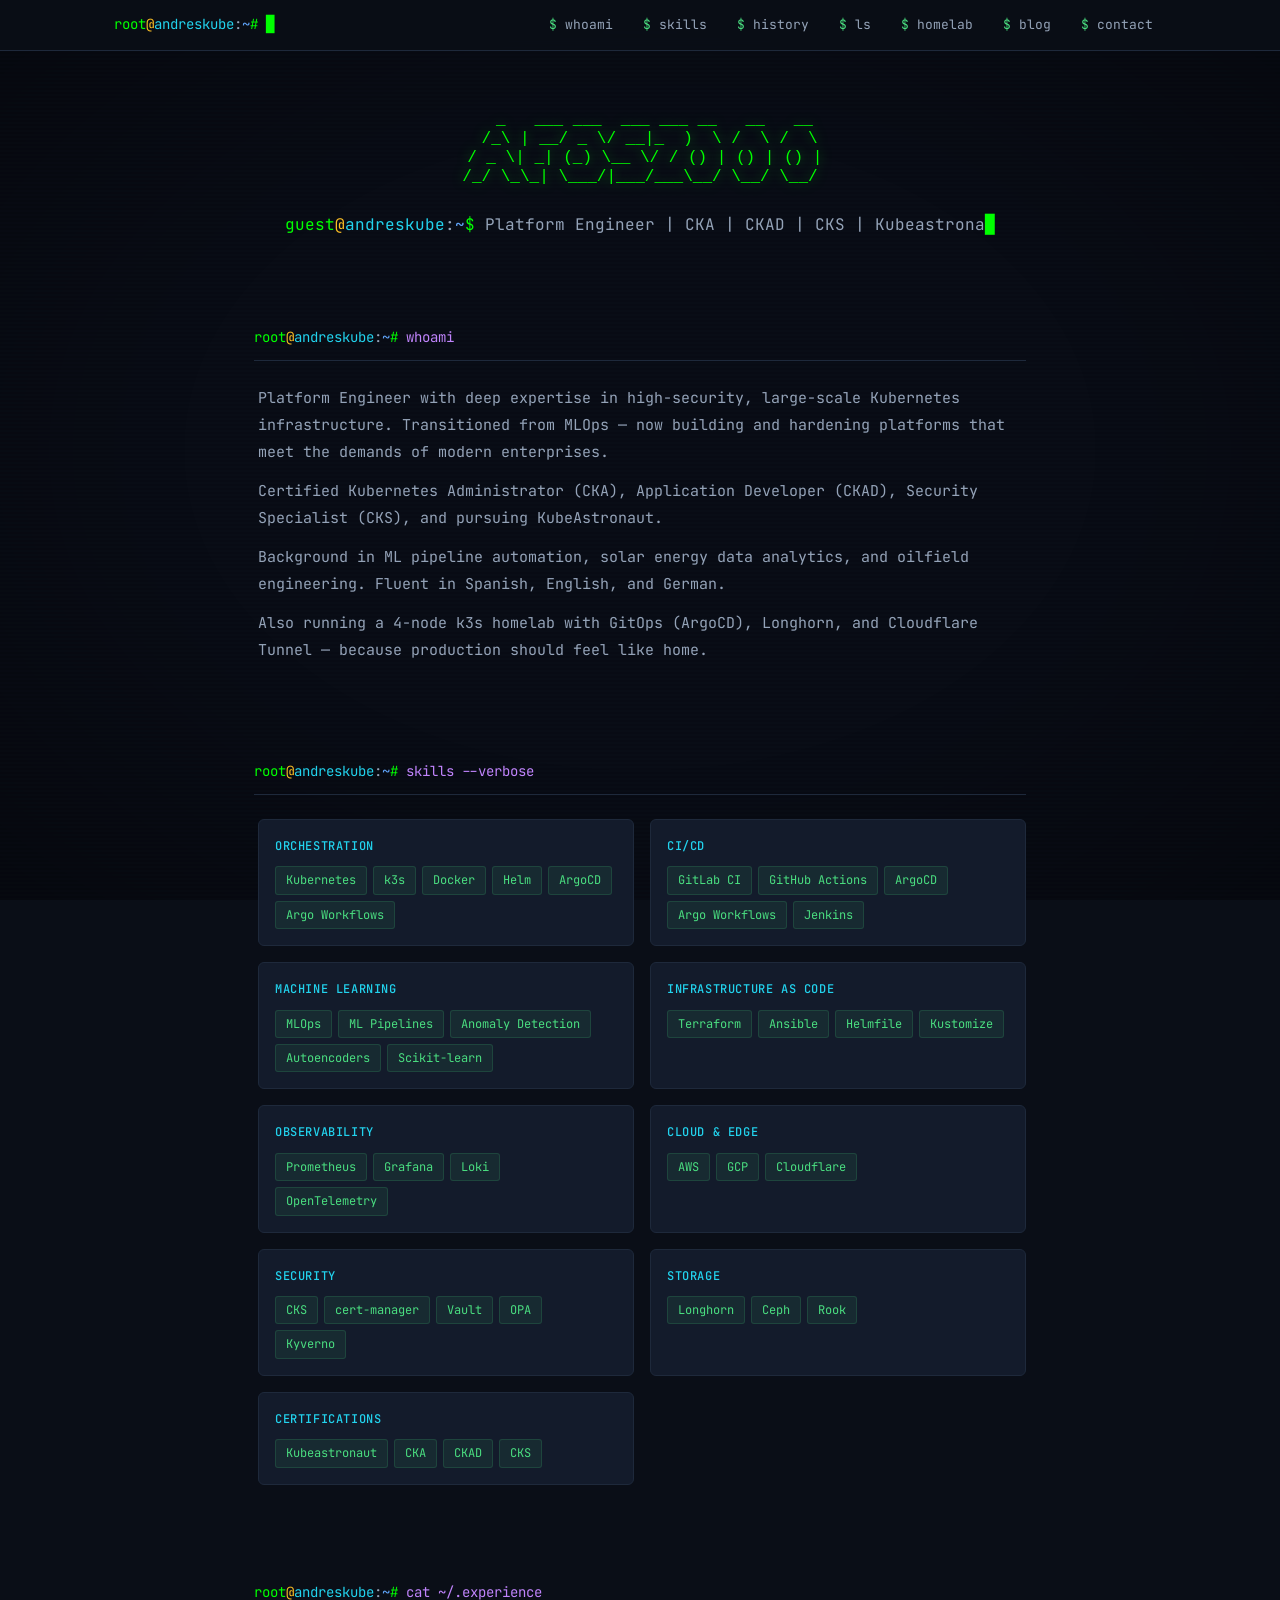
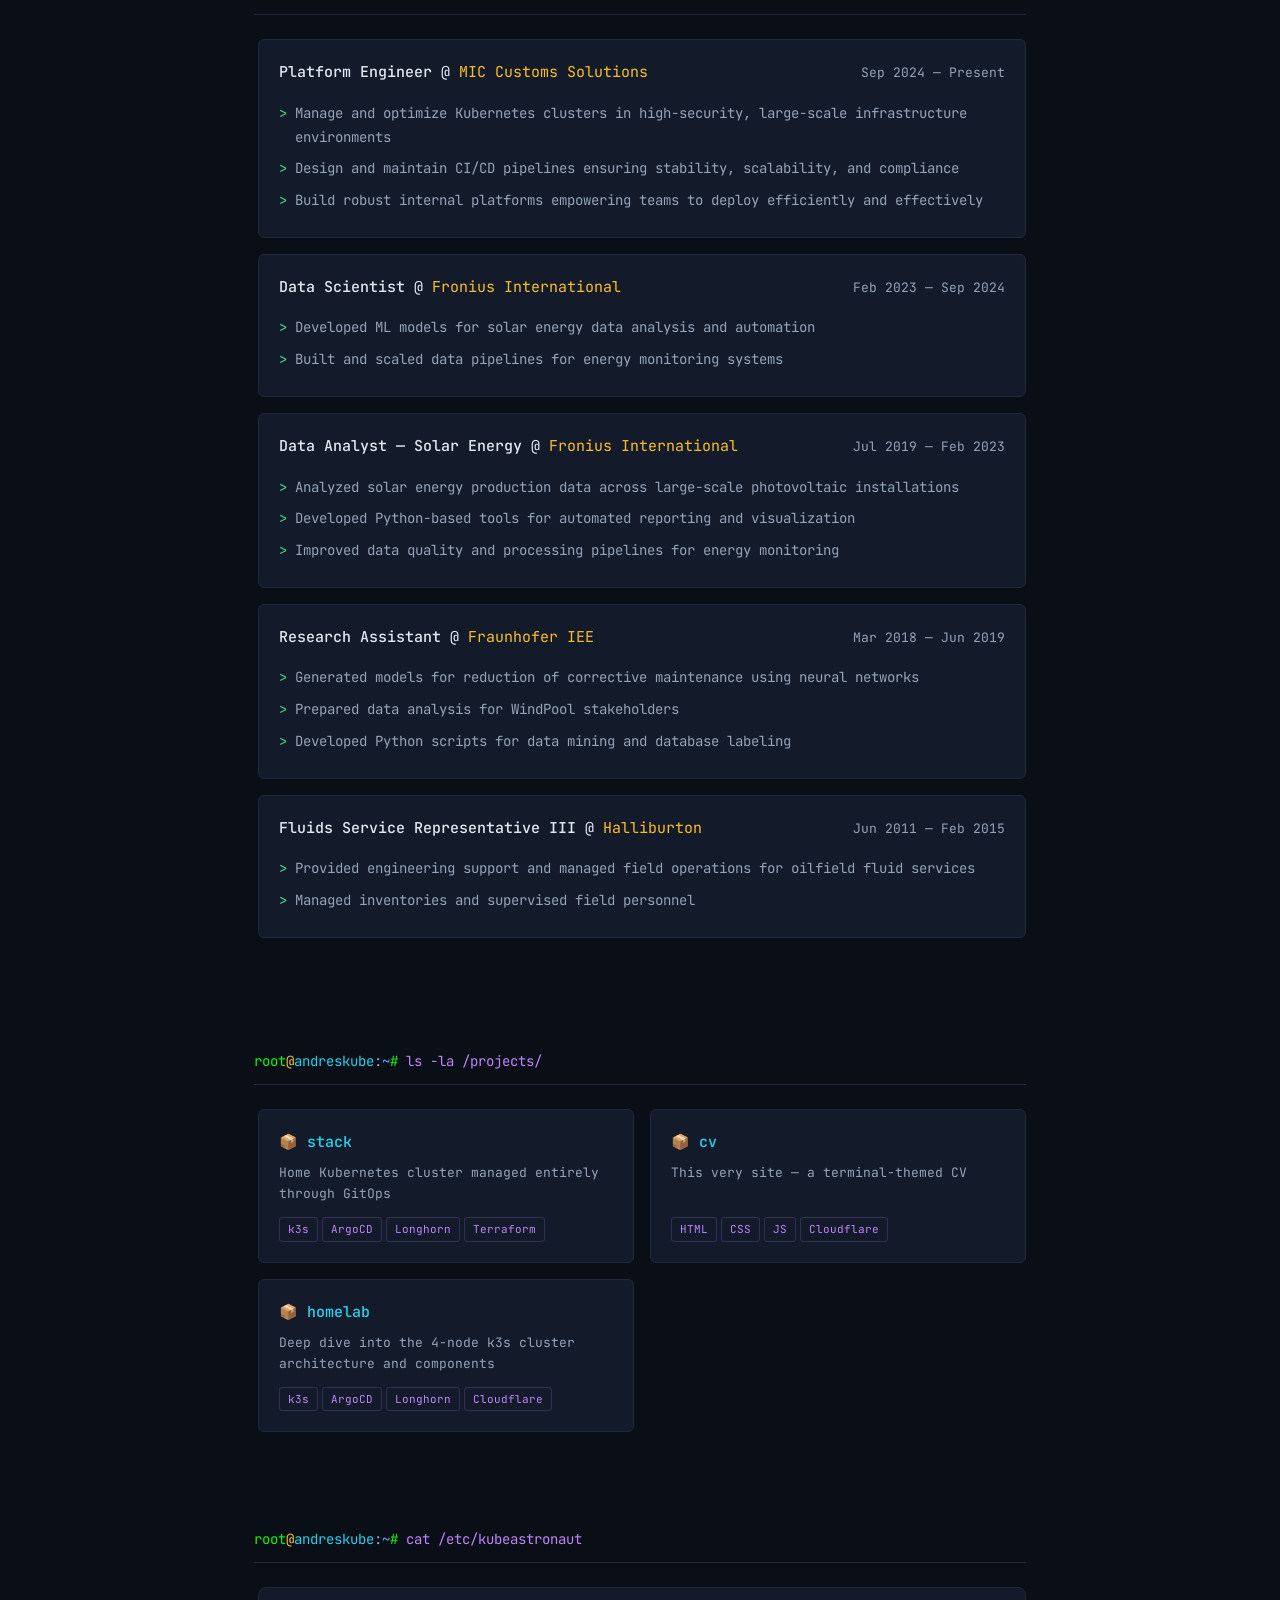
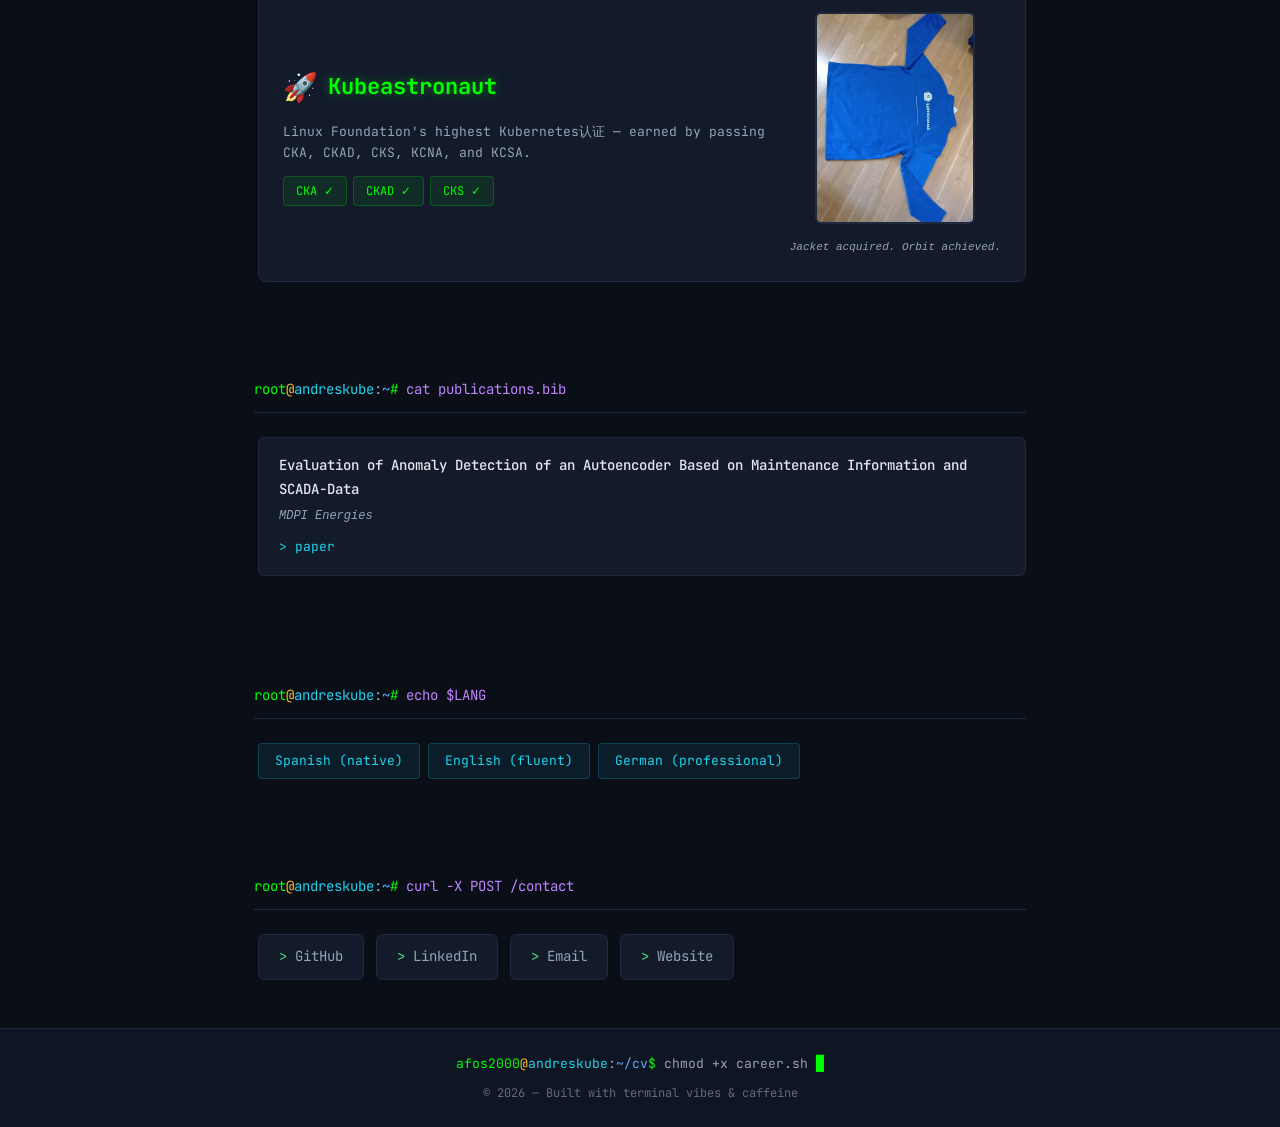
==== commit 79bfa4a1: "refactor: helm list as proper table, add kubeastronaut section with photo" ====
--- a/index.html
+++ b/index.html
@@ -84,6 +84,34 @@
       <div class="section-body" id="projects-body"></div>
     </section>
 
+    <!-- Kubeastronaut -->
+    <section id="kubeastronaut" class="section">
+      <div class="section-header">
+        <span class="prompt-inline"><span class="user">root</span><span class="at">@</span><span class="host">andreskube</span><span class="colon">:</span><span class="path">~</span><span class="hash">#</span></span>
+        <span class="cmd">cat /etc/kubeastronaut</span>
+      </div>
+      <div class="section-body">
+        <div class="kube-card">
+          <div class="kube-info">
+            <div class="kube-badge">
+              <span class="kube-icon">🚀</span>
+              <span class="kube-title">Kubeastronaut</span>
+            </div>
+            <p class="kube-desc">Linux Foundation's highest Kubernetes认证 — earned by passing CKA, CKAD, CKS, KCNA, and KCSA.</p>
+            <div class="kube-certs">
+              <span class="kube-cert">CKA ✓</span>
+              <span class="kube-cert">CKAD ✓</span>
+              <span class="kube-cert">CKS ✓</span>
+            </div>
+          </div>
+          <div class="kube-photo">
+            <img src="assets/img/kubeastronaut.jpg" alt="Kubeastronaut jacket" class="kube-img" loading="lazy">
+            <span class="kube-caption">Jacket acquired. Orbit achieved.</span>
+          </div>
+        </div>
+      </div>
+    </section>
+
     <!-- Publications -->
     <section id="publications" class="section">
       <div class="section-header">
--- a/assets/css/styles.css
+++ b/assets/css/styles.css
@@ -416,6 +416,99 @@
   border-radius: 3px;
 }
 
+/* Kubeastronaut */
+.kube-card {
+  display: flex;
+  gap: 24px;
+  background: var(--bg-card);
+  border: 1px solid var(--border);
+  border-radius: 8px;
+  padding: 24px;
+  align-items: center;
+}
+
+.kube-info {
+  flex: 1;
+}
+
+.kube-badge {
+  display: flex;
+  align-items: center;
+  gap: 10px;
+  margin-bottom: 12px;
+}
+
+.kube-icon {
+  font-size: 28px;
+}
+
+.kube-title {
+  font-size: 22px;
+  font-weight: 700;
+  color: #00ff00;
+  text-shadow: 0 0 10px rgba(0, 255, 0, 0.4);
+}
+
+.kube-desc {
+  color: var(--text-secondary);
+  font-size: 13px;
+  line-height: 1.6;
+  margin-bottom: 12px;
+}
+
+.kube-certs {
+  display: flex;
+  flex-wrap: wrap;
+  gap: 6px;
+}
+
+.kube-cert {
+  background: rgba(0, 255, 0, 0.08);
+  color: #00ff00;
+  padding: 4px 12px;
+  border-radius: 4px;
+  font-size: 12px;
+  border: 1px solid rgba(0, 255, 0, 0.2);
+}
+
+.kube-photo {
+  flex-shrink: 0;
+  text-align: center;
+}
+
+.kube-img {
+  width: 160px;
+  height: auto;
+  border-radius: 6px;
+  border: 2px solid var(--border);
+  transition: border-color 0.2s;
+}
+
+.kube-img:hover {
+  border-color: #00ff00;
+}
+
+.kube-caption {
+  display: block;
+  color: var(--text-secondary);
+  font-size: 11px;
+  margin-top: 6px;
+  font-style: italic;
+}
+
+@media (max-width: 640px) {
+  .kube-card {
+    flex-direction: column-reverse;
+    text-align: center;
+  }
+  .kube-certs {
+    justify-content: center;
+  }
+  .kube-img {
+    width: 140px;
+  }
+}
+
 /* Publications */
 .pub-item {
   background: var(--bg-card);
@@ -545,60 +638,88 @@
 .hl-green { color: var(--green); }
 .hl-purple { color: var(--purple); }
 
-.components-list {
-  display: flex;
-  flex-direction: column;
-  gap: 8px;
-}
-
-.comp-item {
-  display: flex;
-  align-items: flex-start;
-  gap: 10px;
-  padding: 10px 14px;
-  background: var(--bg-card);
-  border: 1px solid var(--border);
-  border-radius: 6px;
-  font-size: 13px;
-  color: var(--text-secondary);
-}
-
-.comp-icon {
-  flex-shrink: 0;
-  width: 20px;
-  height: 20px;
-  display: flex;
-  align-items: center;
-  justify-content: center;
-  border-radius: 3px;
+.helm-table-wrapper {
+  overflow-x: auto;
+}
+
+.helm-table {
+  width: 100%;
+  border-collapse: collapse;
+  font-size: 13px;
+}
+
+.helm-table th {
+  color: var(--purple);
+  font-weight: 500;
+  text-align: left;
+  padding: 8px 12px;
+  border-bottom: 1px solid var(--border);
+  font-size: 11px;
+  text-transform: uppercase;
+  letter-spacing: 0.05em;
+}
+
+.helm-table td {
+  padding: 8px 12px;
+  border-bottom: 1px solid rgba(30, 41, 59, 0.4);
+  font-size: 13px;
+  vertical-align: middle;
+}
+
+.helm-table tr:hover td {
+  background: rgba(74, 222, 128, 0.02);
+}
+
+.helm-table .ns {
+  color: var(--text-secondary);
   font-size: 12px;
-  font-weight: 700;
-}
-
-.comp-ok {
-  background: rgba(74, 222, 128, 0.1);
-  color: var(--green);
-  border: 1px solid rgba(74, 222, 128, 0.2);
-}
-
-.comp-wip {
-  background: rgba(251, 191, 36, 0.1);
-  color: var(--amber);
-  border: 1px solid rgba(251, 191, 36, 0.2);
-}
-
-.comp-name {
-  color: var(--text-primary);
-  font-weight: 500;
-}
-
-.comp-item a {
+}
+
+.helm-table .desc {
+  color: var(--text-secondary);
+  font-size: 12px;
+}
+
+.helm-table .desc a {
   color: var(--cyan);
   text-decoration: none;
 }
 
-.comp-item a:hover {
+.helm-table .desc a:hover {
   text-decoration: underline;
+}
+
+.status {
+  display: inline-block;
+  padding: 2px 8px;
+  border-radius: 3px;
+  font-size: 11px;
+  font-weight: 500;
+}
+
+.status.deployed {
+  color: #00ff00;
+  background: rgba(0, 255, 0, 0.08);
+  border: 1px solid rgba(0, 255, 0, 0.2);
+}
+
+.status.wip {
+  color: var(--amber);
+  background: rgba(251, 191, 36, 0.08);
+  border: 1px solid rgba(251, 191, 36, 0.2);
+}
+
+.helm-legend {
+  display: flex;
+  gap: 16px;
+  margin-top: 12px;
+  font-size: 12px;
+  color: var(--text-secondary);
+}
+
+.helm-legend .status {
+  display: inline;
+  padding: 1px 6px;
 }
 
 .network-summary {
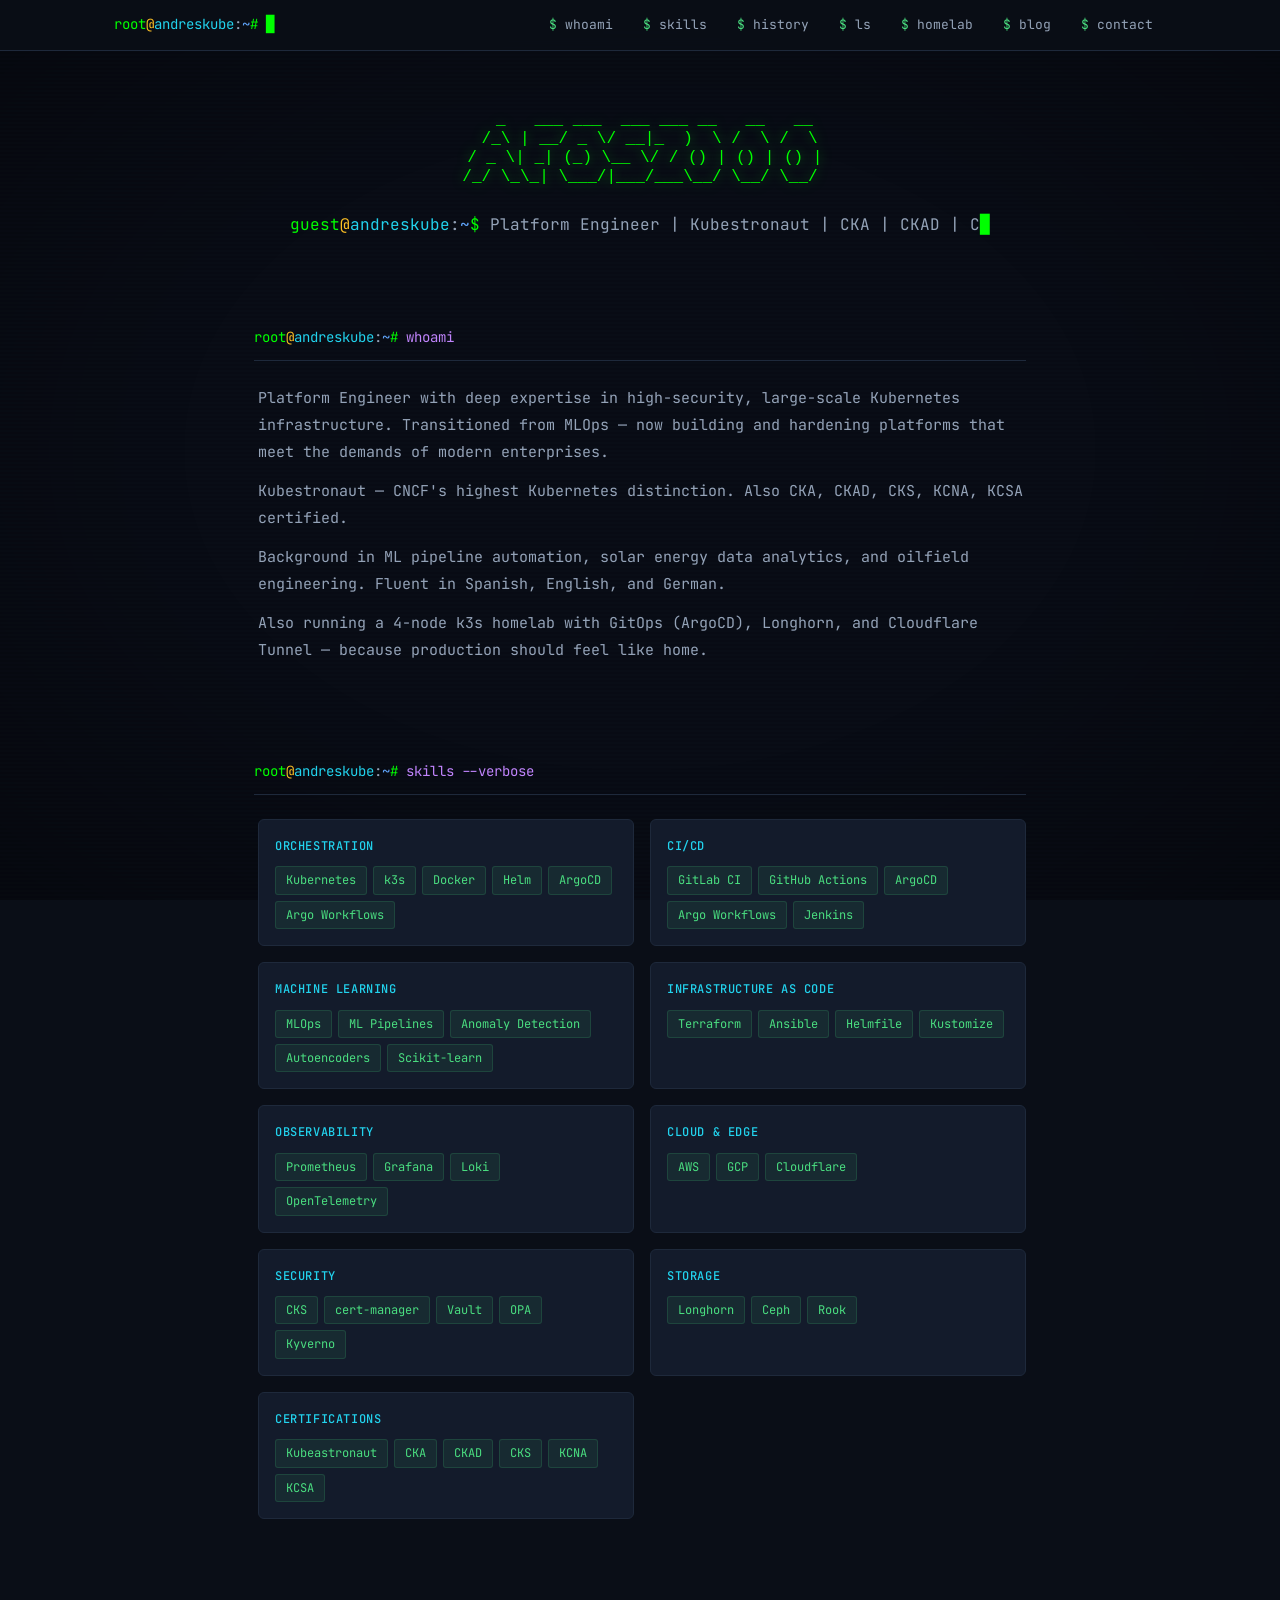
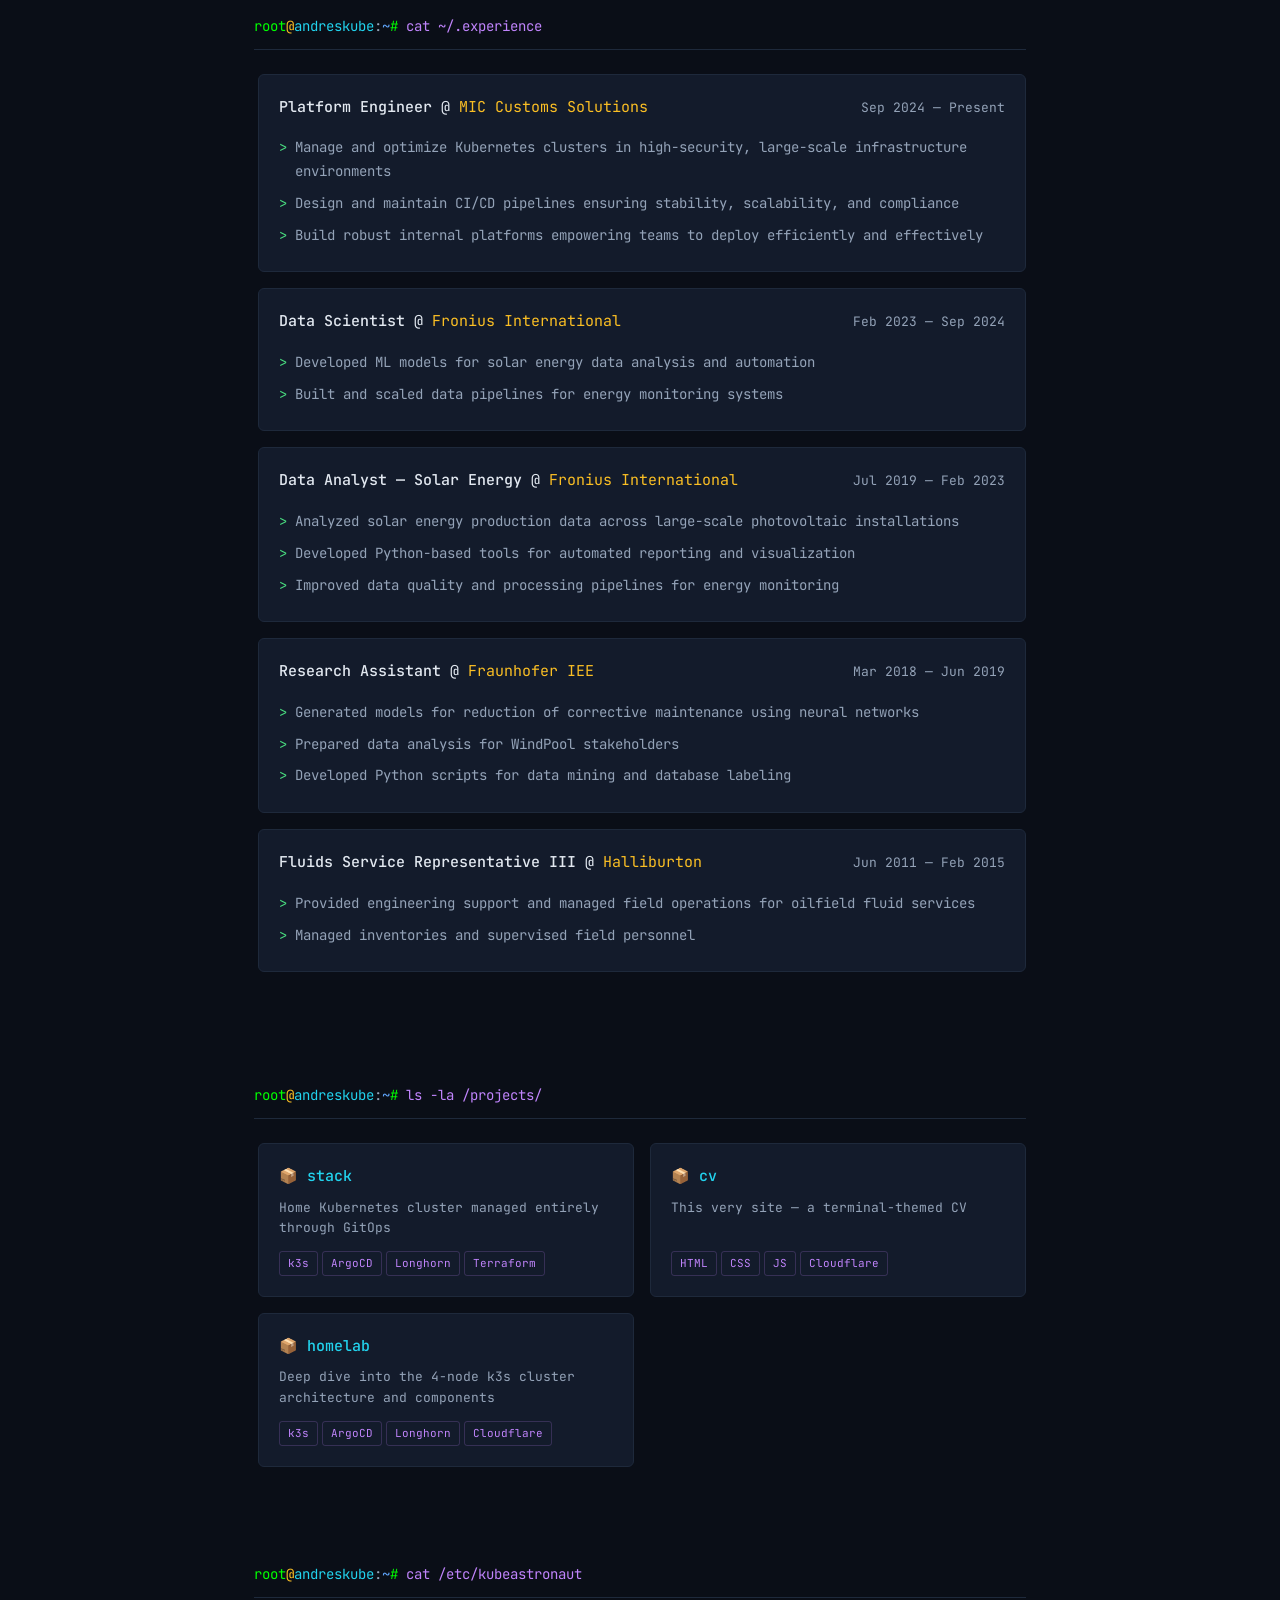
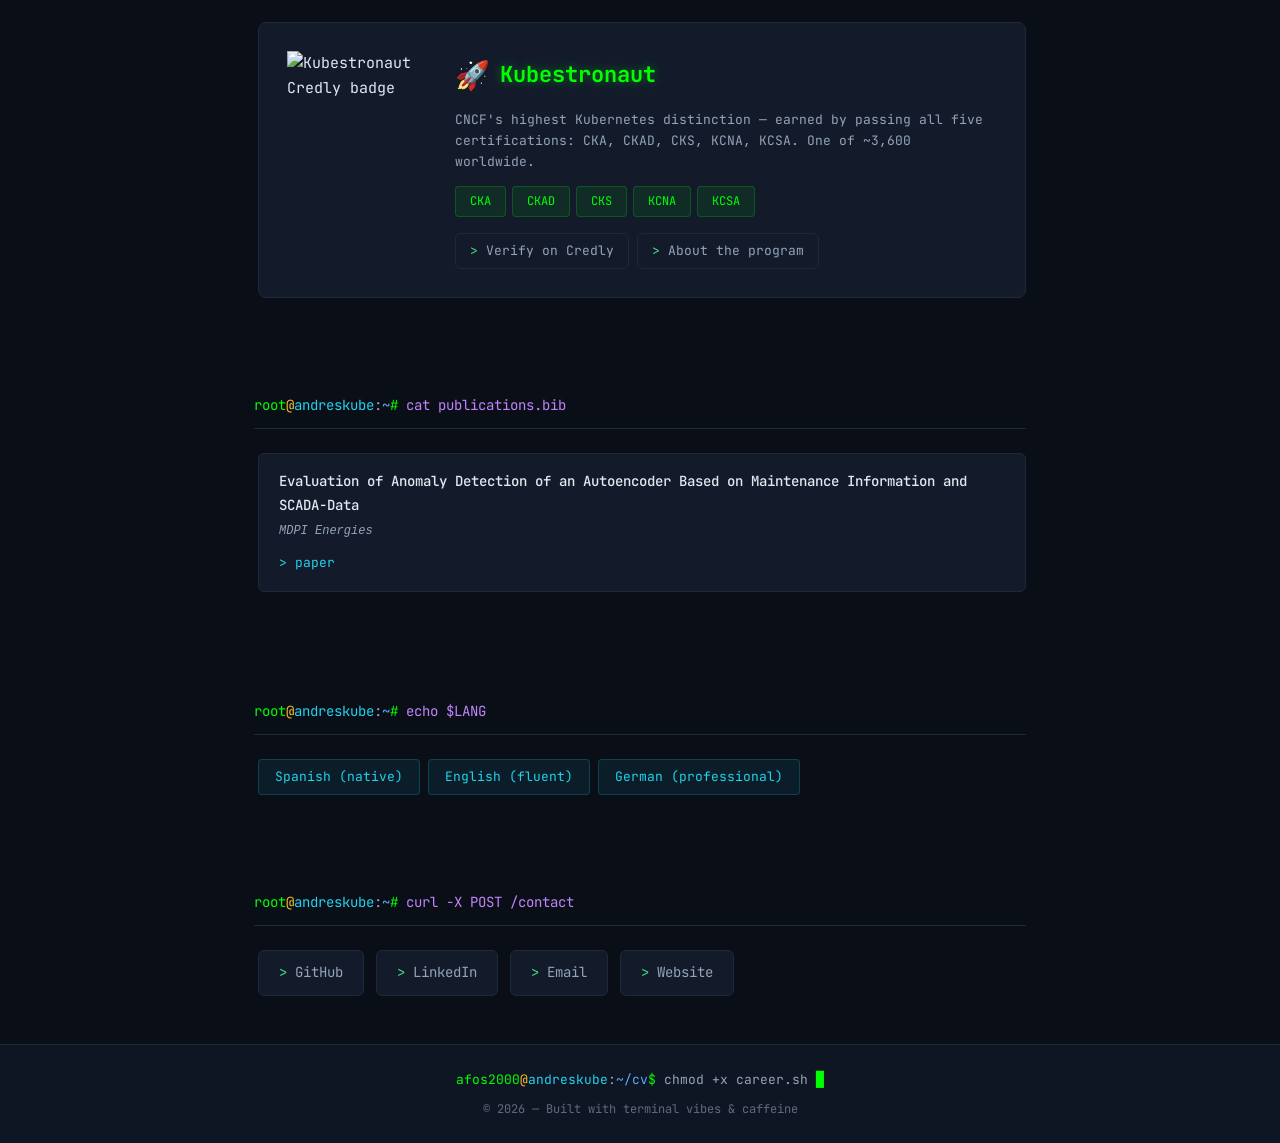
==== commit 01a5a12d: "feat: Kubestronaut section with Credly badge, remove photo" ====
--- a/index.html
+++ b/index.html
@@ -92,21 +92,30 @@
       </div>
       <div class="section-body">
         <div class="kube-card">
+          <div class="kube-badge-wrap">
+            <img src="https://images.credly.com/images/cd6c6449-6814-4613-a2d3-13cf4ac5be4f/image.png" alt="Kubestronaut Credly badge" class="kube-badge-img" loading="lazy">
+          </div>
           <div class="kube-info">
-            <div class="kube-badge">
+            <div class="kube-title-line">
               <span class="kube-icon">🚀</span>
-              <span class="kube-title">Kubeastronaut</span>
+              <span class="kube-title">Kubestronaut</span>
             </div>
-            <p class="kube-desc">Linux Foundation's highest Kubernetes认证 — earned by passing CKA, CKAD, CKS, KCNA, and KCSA.</p>
+            <p class="kube-desc">CNCF's highest Kubernetes distinction — earned by passing all five certifications: CKA, CKAD, CKS, KCNA, KCSA. One of ~3,600 worldwide.</p>
             <div class="kube-certs">
-              <span class="kube-cert">CKA ✓</span>
-              <span class="kube-cert">CKAD ✓</span>
-              <span class="kube-cert">CKS ✓</span>
+              <span class="kube-cert">CKA</span>
+              <span class="kube-cert">CKAD</span>
+              <span class="kube-cert">CKS</span>
+              <span class="kube-cert">KCNA</span>
+              <span class="kube-cert">KCSA</span>
             </div>
-          </div>
-          <div class="kube-photo">
-            <img src="assets/img/kubeastronaut.jpg" alt="Kubeastronaut jacket" class="kube-img" loading="lazy">
-            <span class="kube-caption">Jacket acquired. Orbit achieved.</span>
+            <div class="kube-cta">
+              <a href="https://www.credly.com/badges/" class="contact-link" target="_blank" rel="noopener noreferrer">
+                <span class="arrow">></span> Verify on Credly
+              </a>
+              <a href="https://www.cncf.io/training/kubestronaut/" class="contact-link" target="_blank" rel="noopener noreferrer">
+                <span class="arrow">></span> About the program
+              </a>
+            </div>
           </div>
         </div>
       </div>
--- a/assets/css/styles.css
+++ b/assets/css/styles.css
@@ -419,19 +419,31 @@
 /* Kubeastronaut */
 .kube-card {
   display: flex;
-  gap: 24px;
+  gap: 28px;
   background: var(--bg-card);
   border: 1px solid var(--border);
   border-radius: 8px;
-  padding: 24px;
-  align-items: center;
+  padding: 28px;
+  align-items: flex-start;
+}
+
+.kube-badge-wrap {
+  flex-shrink: 0;
+  width: 140px;
+}
+
+.kube-badge-img {
+  width: 100%;
+  height: auto;
+  image-rendering: auto;
 }
 
 .kube-info {
   flex: 1;
-}
-
-.kube-badge {
+  min-width: 0;
+}
+
+.kube-title-line {
   display: flex;
   align-items: center;
   gap: 10px;
@@ -453,59 +465,53 @@
   color: var(--text-secondary);
   font-size: 13px;
   line-height: 1.6;
-  margin-bottom: 12px;
+  margin-bottom: 14px;
 }
 
 .kube-certs {
   display: flex;
   flex-wrap: wrap;
   gap: 6px;
+  margin-bottom: 16px;
 }
 
 .kube-cert {
   background: rgba(0, 255, 0, 0.08);
   color: #00ff00;
-  padding: 4px 12px;
+  padding: 4px 14px;
   border-radius: 4px;
   font-size: 12px;
   border: 1px solid rgba(0, 255, 0, 0.2);
 }
 
-.kube-photo {
-  flex-shrink: 0;
-  text-align: center;
-}
-
-.kube-img {
-  width: 160px;
-  height: auto;
-  border-radius: 6px;
-  border: 2px solid var(--border);
-  transition: border-color 0.2s;
-}
-
-.kube-img:hover {
-  border-color: #00ff00;
-}
-
-.kube-caption {
-  display: block;
-  color: var(--text-secondary);
-  font-size: 11px;
-  margin-top: 6px;
-  font-style: italic;
+.kube-cta {
+  display: flex;
+  gap: 8px;
+  flex-wrap: wrap;
+}
+
+.kube-cta .contact-link {
+  font-size: 13px;
+  padding: 6px 14px;
 }
 
 @media (max-width: 640px) {
   .kube-card {
-    flex-direction: column-reverse;
+    flex-direction: column;
+    align-items: center;
     text-align: center;
+  }
+  .kube-badge-wrap {
+    width: 100px;
+  }
+  .kube-title-line {
+    justify-content: center;
   }
   .kube-certs {
     justify-content: center;
   }
-  .kube-img {
-    width: 140px;
+  .kube-cta {
+    justify-content: center;
   }
 }
 
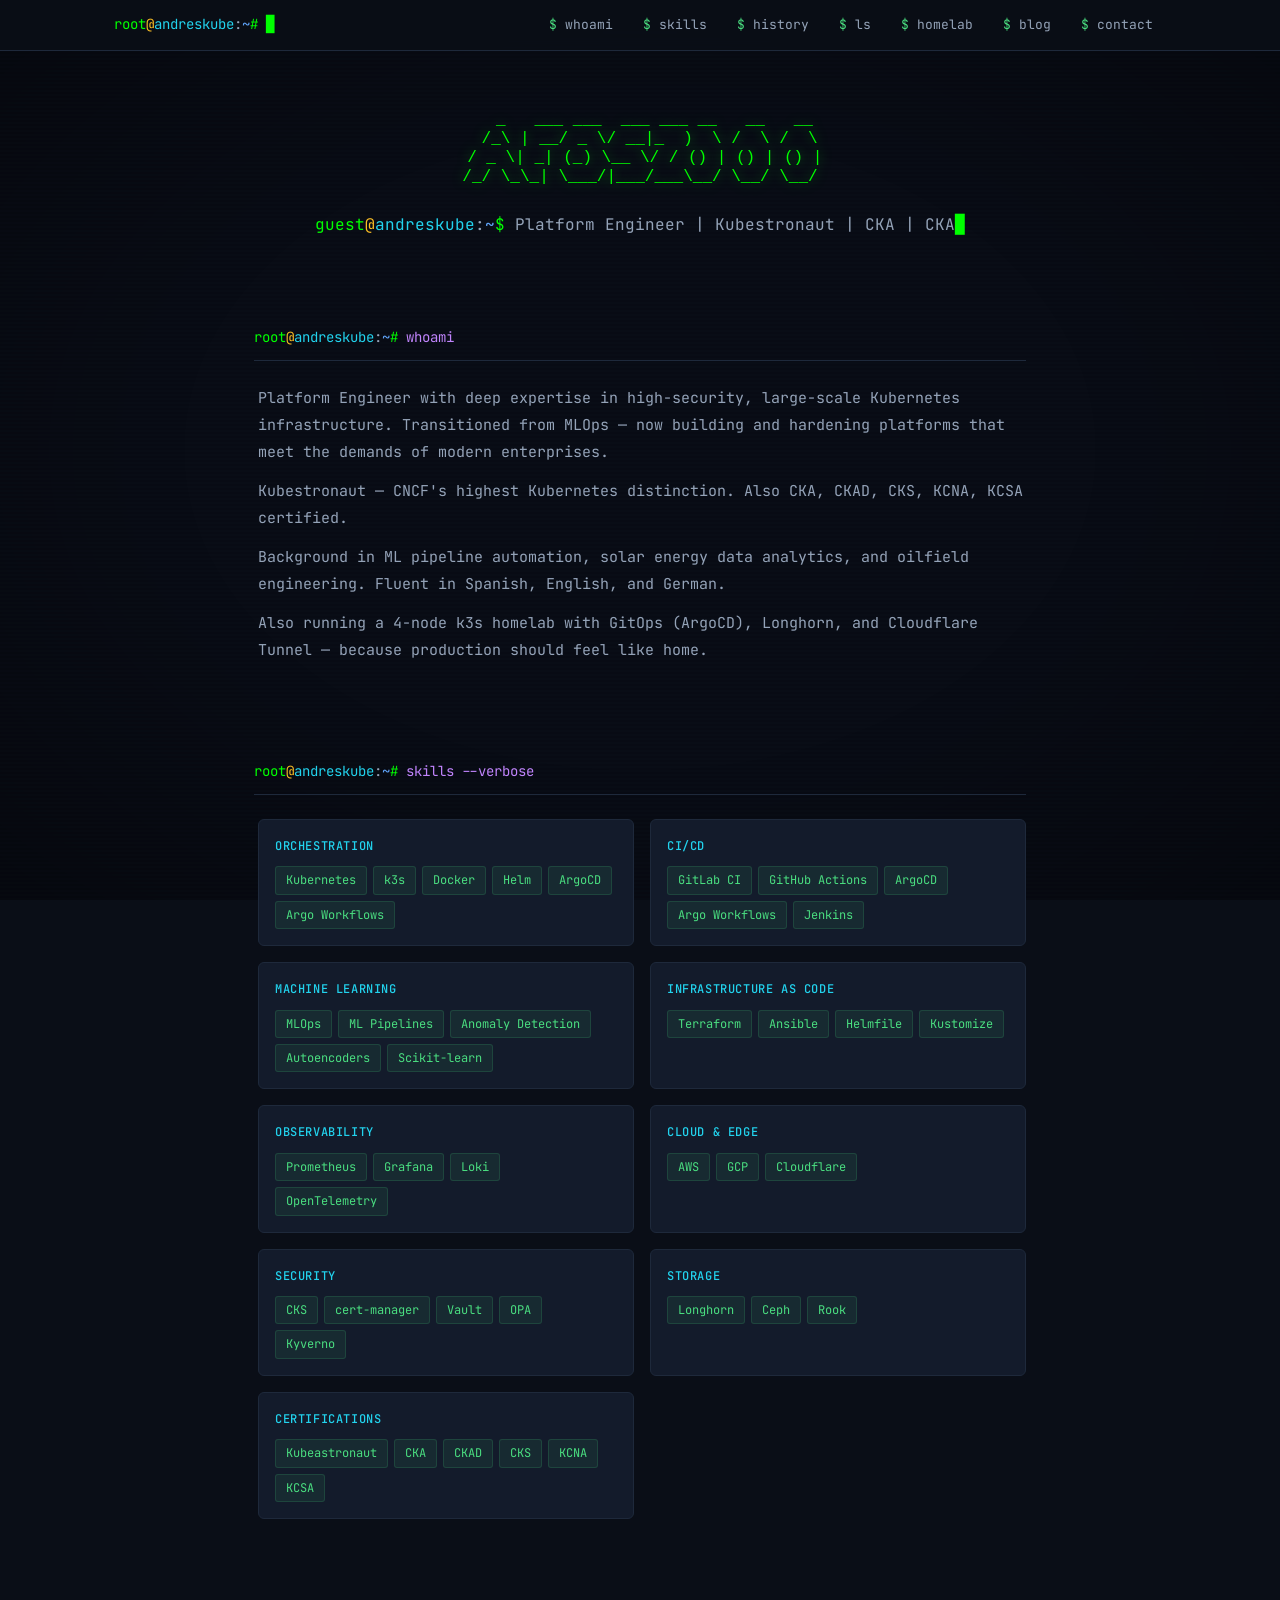
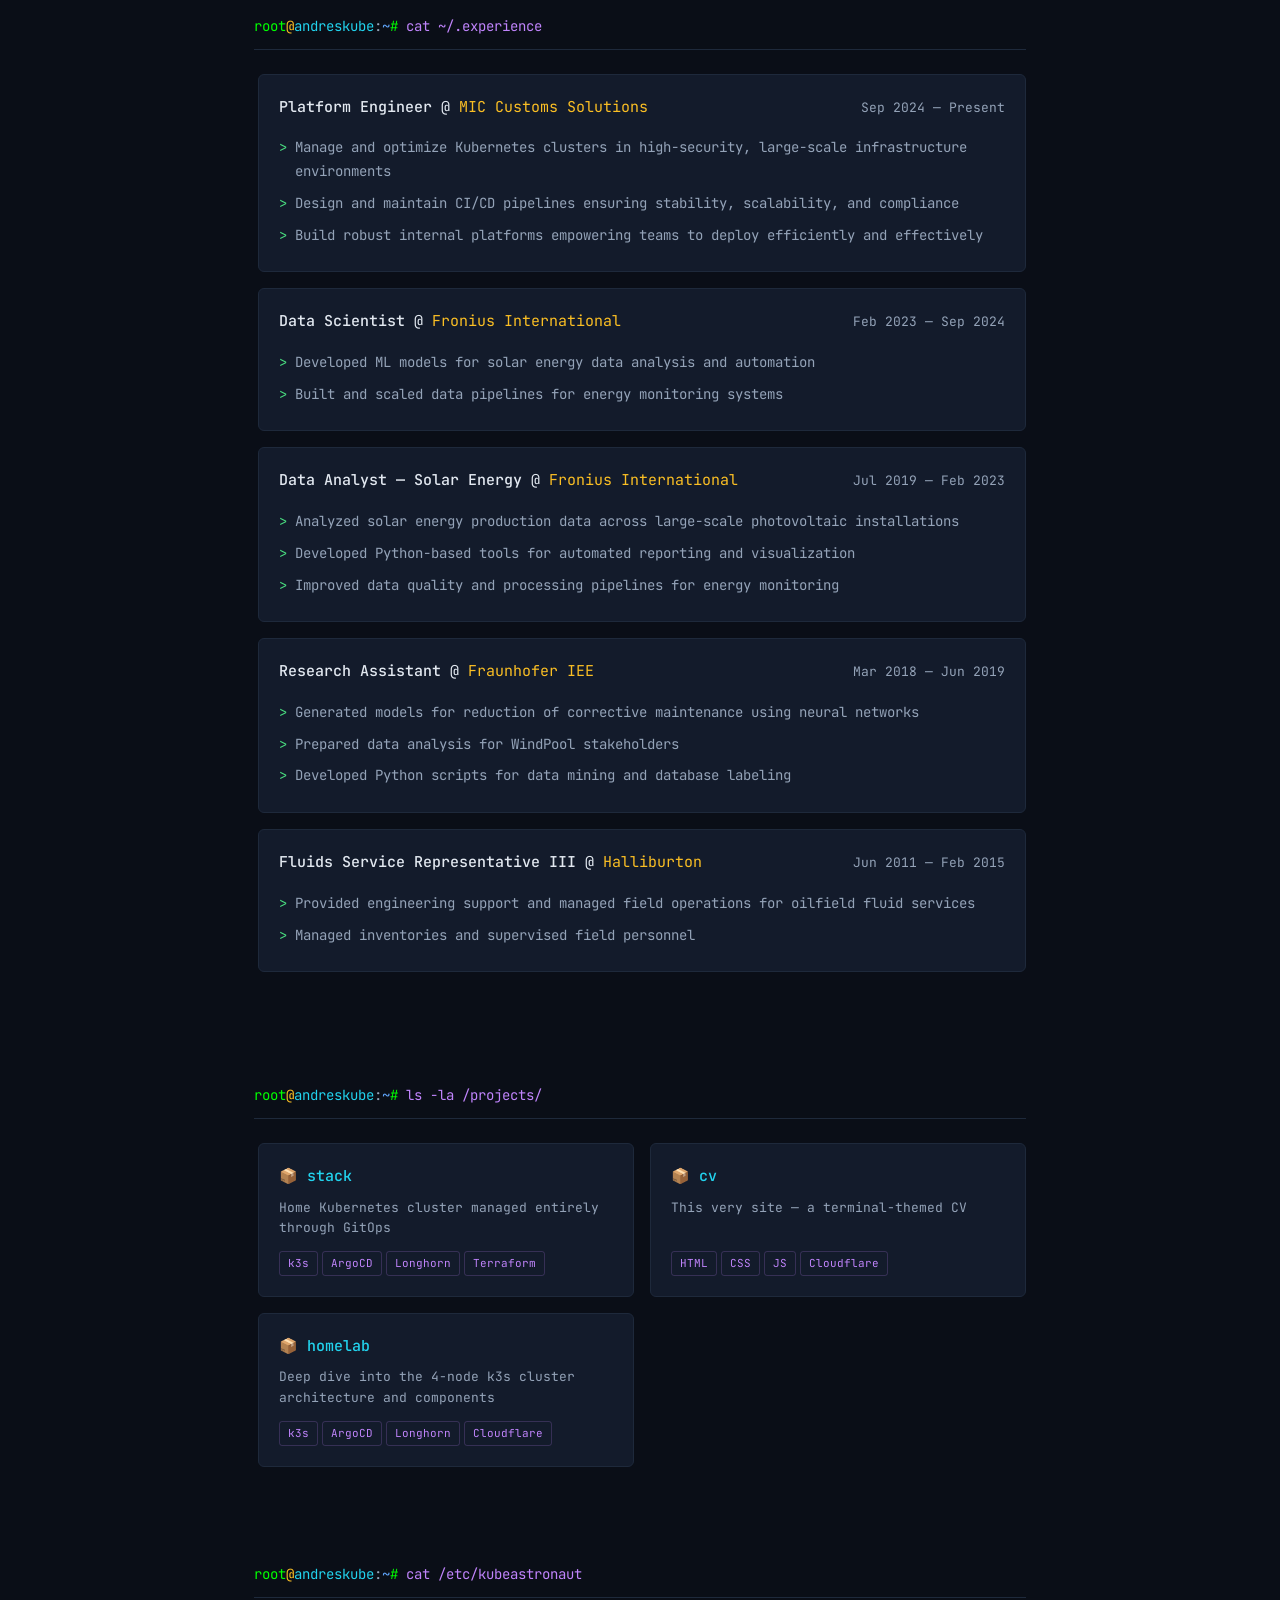
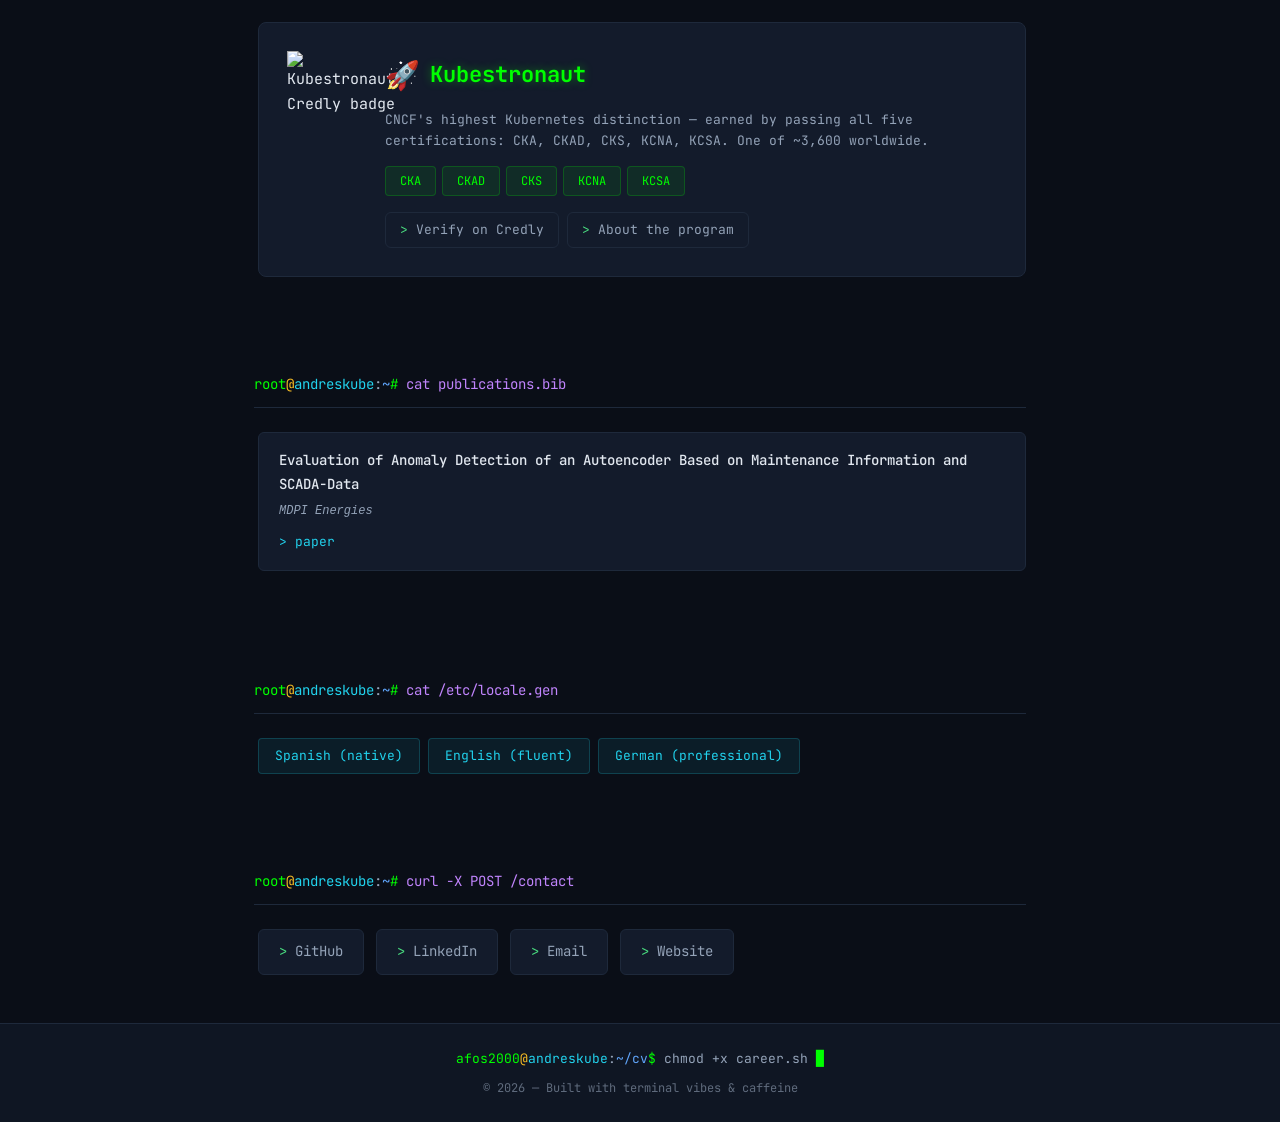
==== commit 83a99e00: "fix: revert helm list to table with better spacing, fix publications render, fix LANG header" ====
--- a/index.html
+++ b/index.html
@@ -134,7 +134,7 @@
     <section id="languages" class="section">
       <div class="section-header">
         <span class="prompt-inline"><span class="user">root</span><span class="at">@</span><span class="host">andreskube</span><span class="colon">:</span><span class="path">~</span><span class="hash">#</span></span>
-        <span class="cmd">echo $LANG</span>
+        <span class="cmd">cat /etc/locale.gen</span>
       </div>
       <div class="section-body" id="languages-body"></div>
     </section>
--- a/assets/css/styles.css
+++ b/assets/css/styles.css
@@ -416,6 +416,22 @@
   border-radius: 3px;
 }
 
+@media (max-width: 640px) {
+  .comp {
+    flex-wrap: wrap;
+    gap: 6px;
+  }
+  .comp-ns {
+    min-width: auto;
+    width: 100%;
+    font-size: 10px;
+    order: -1;
+  }
+  .comp-name {
+    min-width: auto;
+  }
+}
+
 /* Kubeastronaut */
 .kube-card {
   display: flex;
@@ -429,7 +445,7 @@
 
 .kube-badge-wrap {
   flex-shrink: 0;
-  width: 140px;
+  width: 70px;
 }
 
 .kube-badge-img {
@@ -658,7 +674,7 @@
   color: var(--purple);
   font-weight: 500;
   text-align: left;
-  padding: 8px 12px;
+  padding: 10px 20px 10px 16px;
   border-bottom: 1px solid var(--border);
   font-size: 11px;
   text-transform: uppercase;
@@ -666,7 +682,7 @@
 }
 
 .helm-table td {
-  padding: 8px 12px;
+  padding: 10px 20px 10px 16px;
   border-bottom: 1px solid rgba(30, 41, 59, 0.4);
   font-size: 13px;
   vertical-align: middle;
@@ -679,6 +695,11 @@
 .helm-table .ns {
   color: var(--text-secondary);
   font-size: 12px;
+  white-space: nowrap;
+}
+
+.helm-table td.hl-cyan {
+  white-space: nowrap;
 }
 
 .helm-table .desc {
@@ -697,10 +718,11 @@
 
 .status {
   display: inline-block;
-  padding: 2px 8px;
+  padding: 2px 10px;
   border-radius: 3px;
   font-size: 11px;
   font-weight: 500;
+  white-space: nowrap;
 }
 
 .status.deployed {
@@ -717,15 +739,83 @@
 
 .helm-legend {
   display: flex;
-  gap: 16px;
-  margin-top: 12px;
+  gap: 24px;
+  margin-top: 14px;
   font-size: 12px;
   color: var(--text-secondary);
 }
 
 .helm-legend .status {
   display: inline;
-  padding: 1px 6px;
+}
+
+.comp {
+  display: flex;
+  align-items: center;
+  gap: 16px;
+  padding: 12px 16px;
+  border-radius: 6px;
+  border-left: 3px solid transparent;
+  font-size: 13px;
+  transition: background 0.15s;
+}
+
+.comp:hover {
+  background: rgba(255, 255, 255, 0.02);
+}
+
+.comp.comp-ok {
+  border-left-color: #00ff00;
+  background: rgba(0, 255, 0, 0.03);
+}
+
+.comp.comp-wip {
+  border-left-color: var(--amber);
+  background: rgba(251, 191, 36, 0.03);
+}
+
+.comp-ns {
+  color: var(--text-secondary);
+  font-size: 11px;
+  min-width: 130px;
+  flex-shrink: 0;
+}
+
+.comp-name {
+  color: var(--cyan);
+  font-weight: 500;
+  min-width: 100px;
+  flex-shrink: 0;
+}
+
+.comp-desc {
+  color: var(--text-secondary);
+  font-size: 12px;
+}
+
+.comp-desc a {
+  color: var(--cyan);
+  text-decoration: none;
+}
+
+.comp-desc a:hover {
+  text-decoration: underline;
+}
+
+.helm-legend {
+  display: flex;
+  gap: 20px;
+  margin-top: 14px;
+  font-size: 12px;
+  color: var(--text-secondary);
+}
+
+.status-green {
+  color: #00ff00;
+}
+
+.status-amber {
+  color: var(--amber);
 }
 
 .network-summary {
